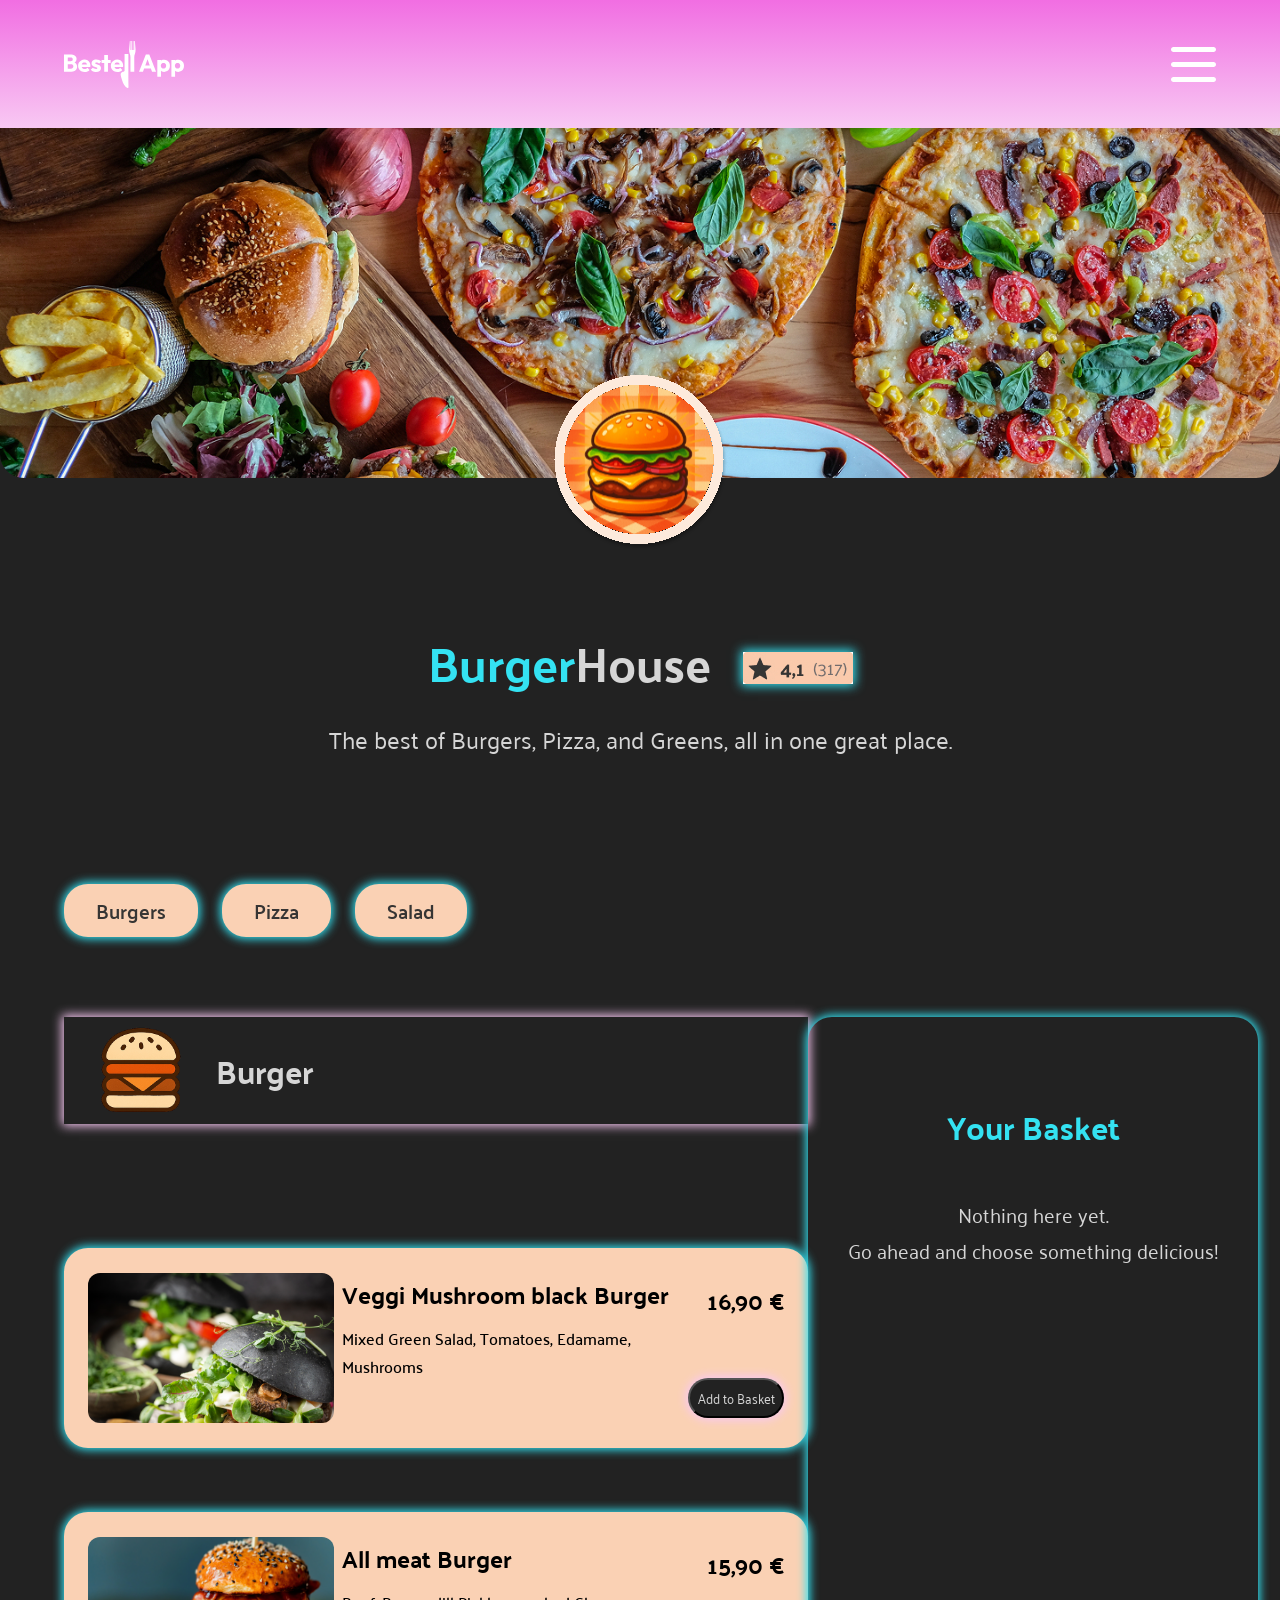
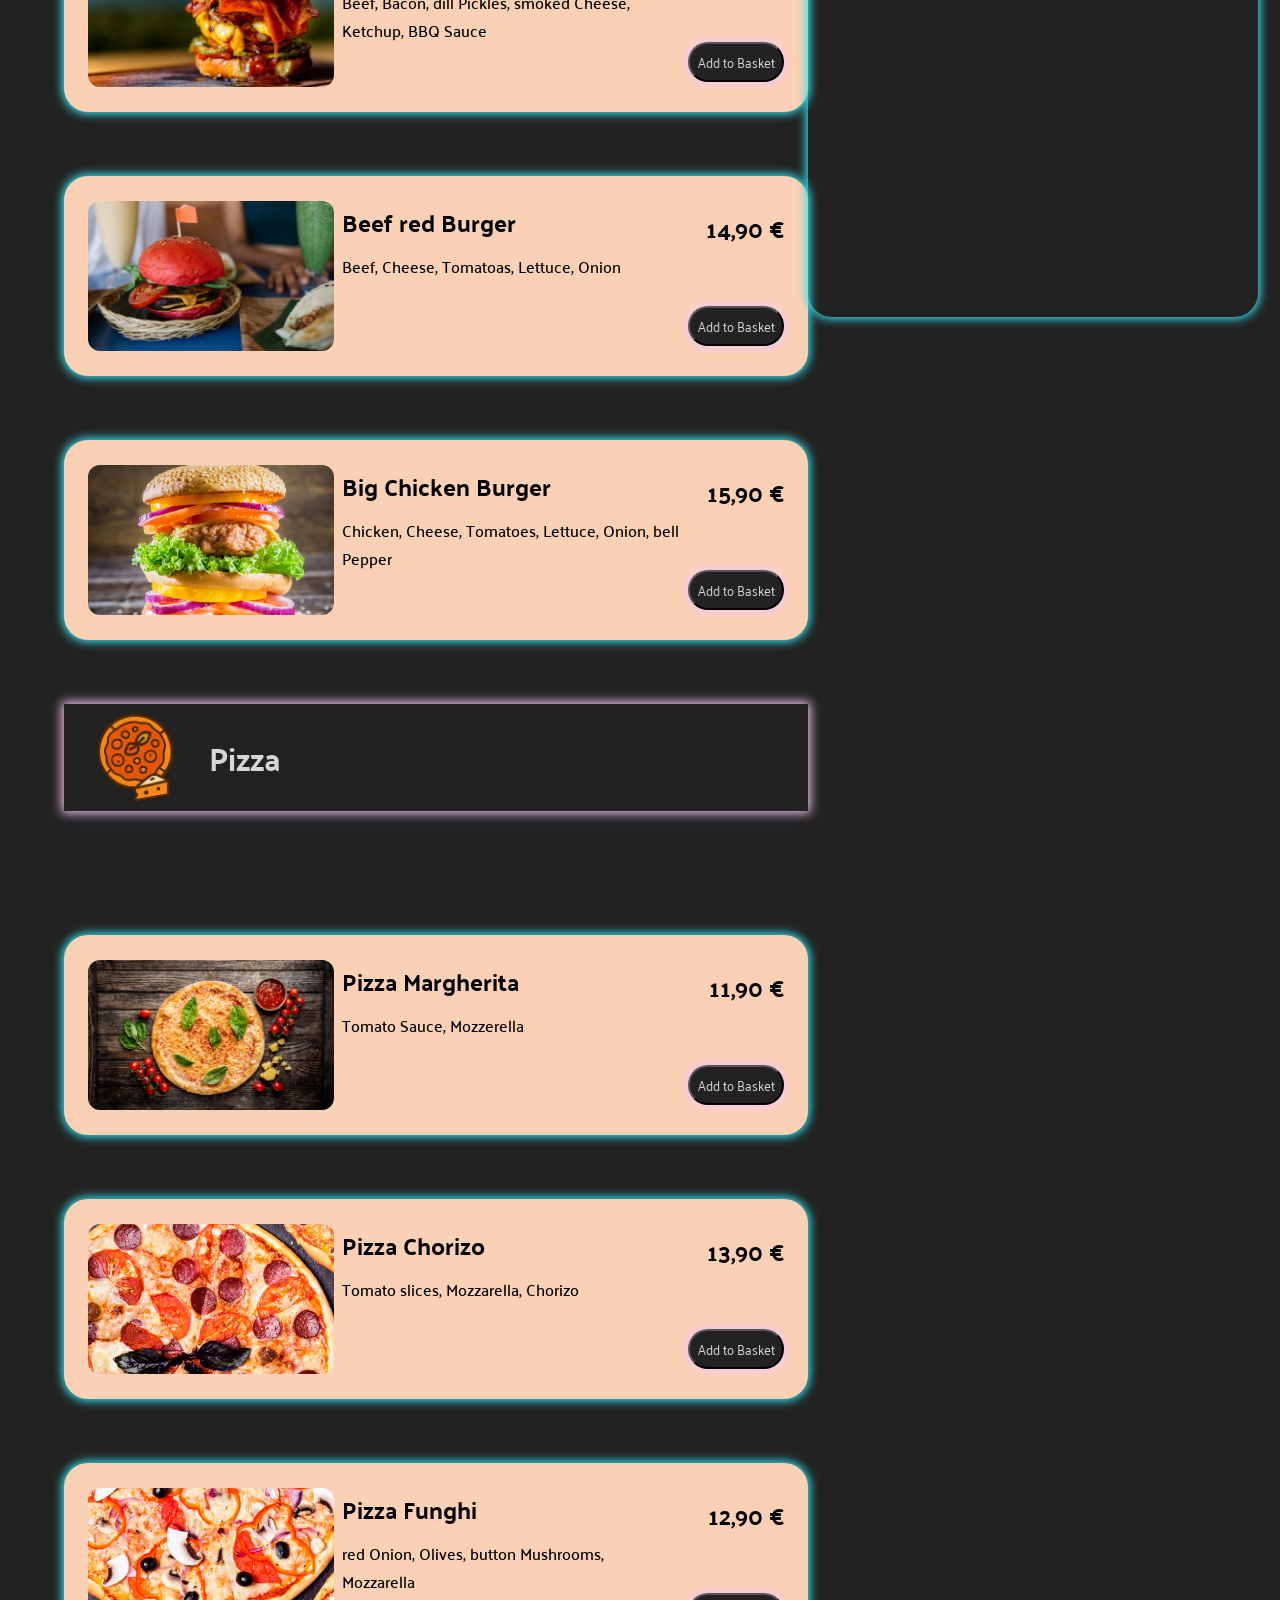
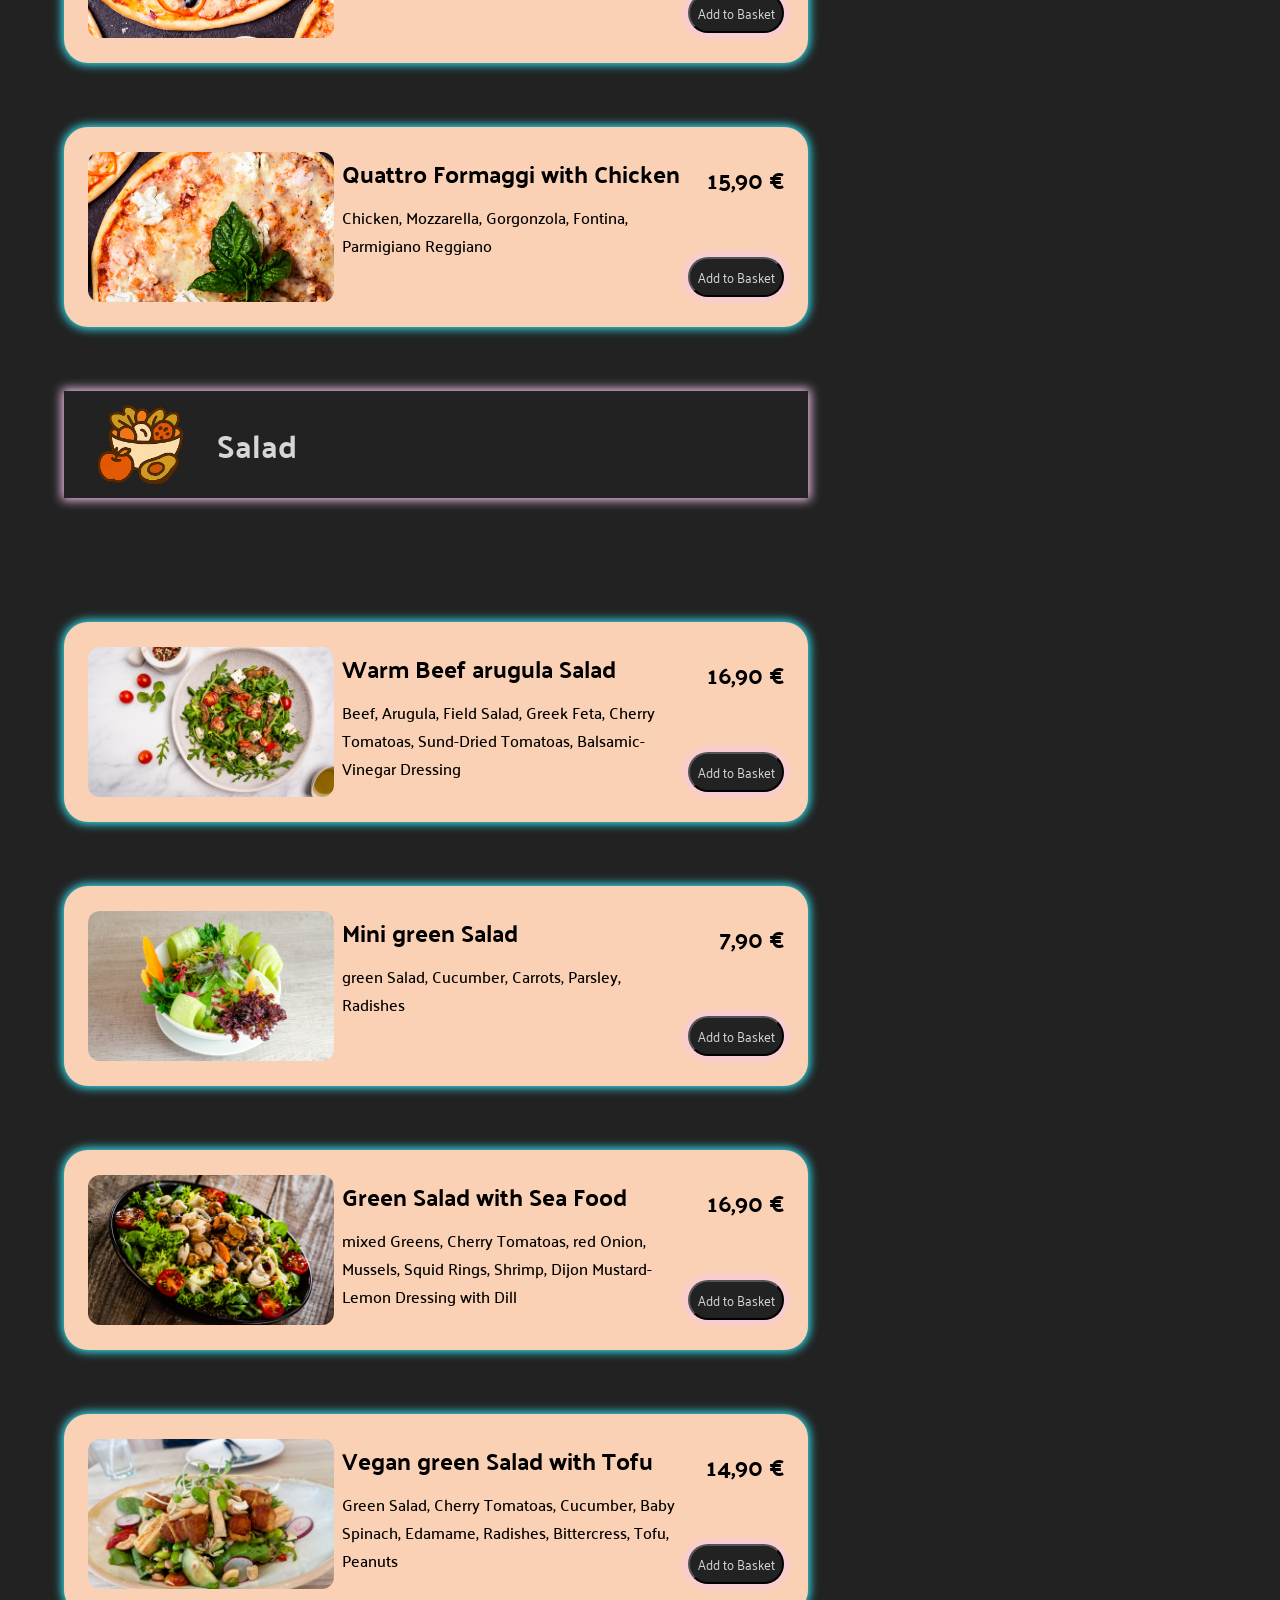
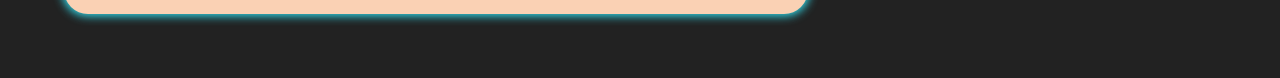
==== index.html @ 4c211ea7 "refactor: template basketSummary HTML Tags and feat: overflow" ====
<!DOCTYPE html>
<html lang="en">


<head>


    <meta charset="UTF-8">
    <meta name="viewport" content="width=device-width, initial-scale=1.0">
    <title>Bestell App</title>
    <link rel="shortcut icon" href="./assets/icons/burger_logo.svg" type="image/x-icon">


    <link rel="stylesheet" href="./styles/variable.css">
    <link rel="stylesheet" href="./styles/fonts.css">
    <link rel="stylesheet" href="./styles/basket.css">
    <link rel="stylesheet" href="./styles/standard.css">
    <link rel="stylesheet" href="style.css">


    <script src="scripts/db.js"></script>
    <script src="scripts/template.js"></script>
    <script src="scripts/script.js"></script>


</head>


<body onload="init()">


    <section class="head_area">
        <nav>
            <img src="./assets/icons/logo_alternative.svg" alt="Bestell App Logo">
            <img class="button_menu" src="./assets/icons/menu_button.svg" alt="Menu Button">
        </nav>
    </section>


    <header>
        <img class="hero_img" src="./assets/img/hero.jpg" alt="Image with different kind of Food">
        <img class="burger_logo" src="./assets/icons/burger_logo.svg" alt="Burger image">


        <div class="title">
            <h1><span class="title_design">Burger</span>House</h1>
            <img src="./assets/icons/review.jpg" alt="Website Review">
        </div>

        
        <span>The best of Burgers, Pizza, and Greens, all in one great place.</span>
    </header>


    <section class="quick_navigation" id="navigationToDishCategory">
        <a href="#burger" class="quick_button" id="burger_button" type="button" data-target="categoryBurger">Burgers</a>
        <a href="#pizza" class="quick_button" type="button" data-target="categoryPizza">Pizza</a>
        <a href="#salad" class="quick_button" type="button" data-target="categorySalad">Salad</a>
    </section>


    <main>
        
        
        <section class="menu_section">

                <div class="menu_content">
                    <section class="category_section" id="burger">
                        <div class="category_header">
                            <img src="./assets/icons/burger_icon.svg" alt="">
                            <h2>Burger</h2>
                        </div>
                    </section>
                
                    <section class="menu_dishes" id="categoryBurgerMenu">
                        <div id="sectionBurger"></div>
                    </section>
                
                
                    <section class="category_section" id="pizza">
                        <div class="category_header">
                            <img src="./assets/icons/pizza_icon.svg" alt="">
                            <h2>Pizza</h2>
                        </div>
                    </section>
                
                    <section class="menu_dishes" id="categoryPizzaMenu">
                        <div id="sectionPizza"></div>
                    </section>
                
                
                    <section class="category_section" id="salad">
                        <div class="category_header">
                            <img src="./assets/icons/salad_icon.svg" alt="">
                            <h2>Salad</h2>
                        </div>
                    </section>
                
                    <section class="menu_dishes" id="categorySaladMenu">
                        <div id="sectionSalad"></div>
                    </section>
                </div>

                <section class="basket_section">
                    <div class="basket_area">
                        <h2 class="basket_header">Your Basket</h2>
                        <div class="basket_information" id="basketItems"></div>
                    </div>
                </section>
        </section>

        <dialog>
            <h2>Thanks for your Order</h2>

            <p>Your Product is on your way</p>

            <button id="closeOrderDialog" type="button">close</button>
        </dialog>

    
    </main>
    
    
</body>
</html>
---- styles/variable.css ----
:root {
    --website-color: rgb(34, 34, 34);

    --header-background-top-color: rgb(241, 110, 226);
    --header-background-bottom-color: rgb(248, 200, 243);

    --footer-background-bottom-color: rgb(241, 110, 226);
    --footer-background-top-color: rgb(248, 200, 243);

    --website-title-color: rgb(214, 214, 214);
    --website-title-highlight-color: rgb(52, 226, 242);

    --nav-button-background-color: rgb(250, 209, 180);
    --nav-button-text-color: rgba(54, 53, 52);

    --dish-title-box-color: rgb(248, 200, 243);
    --dish-title-color: rgb(214, 214, 214);
    --dish-background-color: rgb(138, 235, 244);

    --basket-font-color: rgba(255, 255, 255);

    --trash-can-background-color: rgb(247, 158, 158);
    --trash-can-border-color: rgb(243, 117, 117);

    --quantity-button-border-color: rgb(250, 184, 137);
    --quantity-button-background-color: rgb(250, 166, 106);
}
---- styles/fonts.css ----
/* palanquin-100 - latin */
@font-face {
  font-display: swap; /* Check https://developer.mozilla.org/en-US/docs/Web/CSS/@font-face/font-display for other options. */
  font-family: 'Palanquin';
  font-style: normal;
  font-weight: 100;
  src: url('../assets/fonts/palanquin-v17-latin-100.woff2') format('woff2'); /* Chrome 36+, Opera 23+, Firefox 39+, Safari 12+, iOS 10+ */
}
/* palanquin-200 - latin */
@font-face {
  font-display: swap; /* Check https://developer.mozilla.org/en-US/docs/Web/CSS/@font-face/font-display for other options. */
  font-family: 'Palanquin';
  font-style: normal;
  font-weight: 200;
  src: url('../assets/fonts/palanquin-v17-latin-200.woff2') format('woff2'); /* Chrome 36+, Opera 23+, Firefox 39+, Safari 12+, iOS 10+ */
}
/* palanquin-300 - latin */
@font-face {
  font-display: swap; /* Check https://developer.mozilla.org/en-US/docs/Web/CSS/@font-face/font-display for other options. */
  font-family: 'Palanquin';
  font-style: normal;
  font-weight: 300;
  src: url('../assets/fonts/palanquin-v17-latin-300.woff2') format('woff2'); /* Chrome 36+, Opera 23+, Firefox 39+, Safari 12+, iOS 10+ */
}
/* palanquin-regular - latin */
@font-face {
  font-display: swap; /* Check https://developer.mozilla.org/en-US/docs/Web/CSS/@font-face/font-display for other options. */
  font-family: 'Palanquin';
  font-style: normal;
  font-weight: 400;
  src: url('../assets/fonts/palanquin-v17-latin-regular.woff2') format('woff2'); /* Chrome 36+, Opera 23+, Firefox 39+, Safari 12+, iOS 10+ */
}
/* palanquin-500 - latin */
@font-face {
  font-display: swap; /* Check https://developer.mozilla.org/en-US/docs/Web/CSS/@font-face/font-display for other options. */
  font-family: 'Palanquin';
  font-style: normal;
  font-weight: 500;
  src: url('../assets/fonts/palanquin-v17-latin-500.woff2') format('woff2'); /* Chrome 36+, Opera 23+, Firefox 39+, Safari 12+, iOS 10+ */
}
/* palanquin-600 - latin */
@font-face {
  font-display: swap; /* Check https://developer.mozilla.org/en-US/docs/Web/CSS/@font-face/font-display for other options. */
  font-family: 'Palanquin';
  font-style: normal;
  font-weight: 600;
  src: url('../assets/fonts/palanquin-v17-latin-600.woff2') format('woff2'); /* Chrome 36+, Opera 23+, Firefox 39+, Safari 12+, iOS 10+ */
}
/* palanquin-700 - latin */
@font-face {
  font-display: swap; /* Check https://developer.mozilla.org/en-US/docs/Web/CSS/@font-face/font-display for other options. */
  font-family: 'Palanquin';
  font-style: normal;
  font-weight: 700;
  src: url('../assets/fonts/palanquin-v17-latin-700.woff2') format('woff2'); /* Chrome 36+, Opera 23+, Firefox 39+, Safari 12+, iOS 10+ */
}
---- styles/basket.css ----
aside {
    position: sticky;
    
    top: 0;

    flex-shrink: 0;

    .order_basket {
        background-color: var(--primary-font-basket-color);

        width: 400px;
        height: 724px;

        border-radius: 24px;

        > h2 {
            display: flex;
            justify-content: center;

            padding-top: 40px;

            font-size: clamp(32px, 4vw, 40px);
            font-weight: 700;

            color: var(--menu-background-color);
        }

        > p {
            display: flex;
            flex-direction: column;
            text-align: center;

            padding-top: 24px;
            padding-bottom: 80px;

            font-size: clamp(20px, 4vw, 24px);

            color: var(--menu-background-color);
        }

        > img {
            display: flex;
            justify-self: center;

            width: 120px;
            height: 120px;
        }
    } 
}
---- styles/standard.css ----
* {
    margin: 0;
    box-sizing: border-box;

    font-family: 'Palanquin';

    scroll-behavior: smooth;
}

button {
    cursor: pointer;
}
---- style.css ----
/*==================================================
// Global Style
//================================================*/

 
body {
    display: flex;
    flex-direction: column;
    
    min-height: 100dvh;

    background-color: var(--website-color);
}

img {
    display: block;

    height: auto;
    max-width: 100%;
}


/*==================================================
// Header Area
//================================================*/


.head_area {
    height: 128px;

    background-image: linear-gradient(to bottom, var(--header-background-top-color), var(--header-background-bottom-color));

    > nav {
        display: flex;
        justify-content: space-between;
        align-items: center;

        height: 128px;
        width: 100%;
        max-width: 1440px;

        margin: 0 auto;

        padding-left: 64px;
        padding-right: 64px;
    }
}


header {
    display: flex;
    flex-direction: column;
    align-items: center;

    width: 100%;
    max-width: 1440px;

    margin: 0 auto;

    .hero_img {
        position: relative;

        height: 350px;
        width: 100%;
        
        object-fit: cover;

        border-bottom-left-radius: 24px;
        border-bottom-right-radius: 24px;
    }

    .burger_logo {
        position: absolute;
        top: 375px;

        height: 175px;
        width: 175px;
    }

    .title {
        display: flex;
        align-items: center;

        margin-top: 140px;

        gap: 32px;

        > h1 {
            margin-bottom: 12px;

            font-size: clamp(40px, 4vw, 48px);

            color: var(--website-title-color);

            > .title_design {
                color: var(--website-title-highlight-color);
            }
        }

        > img {
            box-shadow: 0px 0px 10px 2px var(--website-title-highlight-color);
        }
    }

    > span {
        font-size: clamp(20px, 4vw, 24px);
        
        color: var(--website-title-color);

        margin-bottom: 124px;
    }
}


/*==================================================
// Navigation to Menus
//================================================*/


.quick_navigation {
    display: flex;

    gap: 24px;

    width: 100%;
    max-width: 1440px;

    margin: 0 auto;

    padding-left: 64px;

    .quick_button {
        font-size: 20px;
        font-weight: 600;
        text-decoration: none;

        color: var(--nav-button-text-color);

        padding: 8px 32px;

        border-radius: 24px;
        border: none;

        background-color: var(--nav-button-background-color);

        box-shadow: 0px 0px 10px 2px var(--website-title-highlight-color);

        &:hover {
            transform: scale(1.05);

            box-shadow: 0px 0px 10px 5px var(--website-title-highlight-color);
        }
    }
}


/*==================================================
// Main Area, include Menu and Basket Section
//================================================*/


.menu_section {
    display: flex;
    justify-content: space-between;

    width: 100%;
    max-width: 1440px;

    margin: 0 auto;

    padding-left: 64px;
    padding-right: 64px;
}


.menu_content {
    margin-top: 80px;
}

.category_section {
    display: flex;
    flex-direction: column;

    margin-bottom: 124px;

    .category_header {
        display: flex;
        align-items: center;

        gap: 32px;

        padding: 8px 300px 8px 32px;

        box-shadow: 0px 0px 10px 2px var(--dish-title-box-color);

        > h2 {
            font-size: 32px;

            color: var(--dish-title-color);
        }
    }
}


.basket_section {
    margin-top: 80px;

    .basket_area {
        position: sticky;
        top: 24px;

        display: flex;
        flex-direction: column;
        align-items: center;

        width: 450px;
        height: 900px;

        box-shadow: 0px 0px 10px 2px var(--website-title-highlight-color);

        border-radius: 24px;
    
        .basket_header {
            display: flex;
            justify-content: center;

            padding-top: 80px;

            font-size: clamp(24px, 4vw, 32px);

            color: var(--website-title-highlight-color);
        }

        .basket_information {
            display: flex;
            flex-direction: column;
            text-align: center;

            padding-top: 40px;

            font-size: 20px;

            color: var(--dish-title-color);

            overflow: overlay;
            height: 450px;

            .total_price {
                position: absolute;
                top: 600px;
                left: 150px;
                right: 140px;

                display: flex;
                flex-direction: column;
                justify-content: flex-end;
                align-items: center;

                .subtotal, .tax {
                    display: flex;
                    align-items: center;

                    gap: 24px;

                    > h3 {
                    color: var(--website-title-highlight-color);
                    }
                }

                .seperation {
                    border: 1px solid var(--website-title-color);

                    margin-top: 12px;

                    width: 300px;
                }

                .total {
                    display: flex;
                    flex-direction: column;
                    align-items: center;

                    margin-top: 12px;

                    > h3 {
                    font-size: 28px;

                    color: var(--trash-can-border-color);
                    }

                    > span {
                        font-size: 24px;
                        font-weight: 700;
                    }
                }
            }
        }
    }
}


.submit_order_button {
    text-align: center;
    
    font-size: 16px;
    font-weight: 700;
    
    margin-top: 24px;
    padding: 8px 24px;
    
    border-radius: 24px;
    box-shadow: 0px 0px 10px 2px var(--dish-title-box-color);
}


/*==================================================
// Dishes
//================================================*/


.dish_card {
    display: flex;
    align-items: center;

    width: 744px;
    height: 200px;

    padding: 0px 24px;
    margin-bottom: 64px;

    box-shadow: 0px 0px 10px 2px var(--website-title-highlight-color);
    border-radius: 24px;

    background-color: var(--nav-button-background-color);

    &:hover {
        transform: scale(1.01);

        box-shadow: 0px 0px 10px 5px var(--website-title-highlight-color);
    }
}


.dish_card_body {
    display: flex;

    > img {
        height: 150px;
        width: 250px;

        border-radius: 12px;

        object-fit: cover;
    }

    .dish_information {
        display: flex;
        flex-direction: column;

        padding: 0px 8px 0px 8px;

        width: 360px;

        > h3 {
            font-size: 24px;
            font-weight: 700;
        }

        > p {
            font-size: 16px;
            font-weight: 500;

            margin-top: 8px;
        }
    }
}


.price_order_section {
    display: flex;
    flex-direction: column;
    align-items: flex-end;

    gap: 56px;

    .dish_price {
        font-size: 24px;
        font-weight: 700;
    }

    .order_button {
        width: 96px;
        height: 40px;

        border-radius: 40px;
        box-shadow: 0px 0px 10px 2px var(--dish-title-box-color);
        background-color: var(--website-color);

        color: var(--website-title-color);
    }
}


/*==================================================
// Basket
//================================================*/


.basket_dish_card {
    height: 150px;
    width: 400px;

    box-shadow: 0px 0px 10px 2px var(--dish-title-box-color);
    border-radius: 24px;

    background-color: var(--nav-button-background-color);

    margin-bottom: 24px;
}


.basket_dish_body {
    display: flex;
    flex-direction: column;
    align-items: baseline;
    justify-content: space-between;

    padding: 12px 16px;

    height: 150px;
    width: 400px;

    .order_quantity {
        display: flex;
        align-items: center;

        gap: 16px;

        width: 290px;
    }

    .basket_dish_body_bottom {
        display: flex;
        justify-content: space-between;
    }
}


.dish_name_delete_icon {
    display: flex;
    justify-content: space-between;

    width: 375px;

    > h3 {
        text-align: start;

        font-size: 24px;

        color: var(--website-color);
    }
}


.remove_dishes {
    border-radius: 24px;
    border: 2px solid var(--trash-can-border-color);

    padding: 8px 12px;

    height: 40px;

    background-color: var(--trash-can-background-color);
}


.take_away_dishes, .add_dish_order {
    display: flex;
    align-items: center;

    border-radius: 24px;
    box-shadow: 0px 0px 10px 2px var(--dish-title-box-color);
    
    color: var(--dish-title-color);
    background-color: var(--website-color);

    padding: 14px 14px;

    height: 40px;

    font-size: 20px;
}


.quantity_number {
    font-size: 24px;
    font-weight: 500;

    color: var(--website-color);

    margin-bottom: 8px;
}


.price_of_dish {
    font-size: 24px;
    font-weight: 500;

    color: var(--website-color);
}
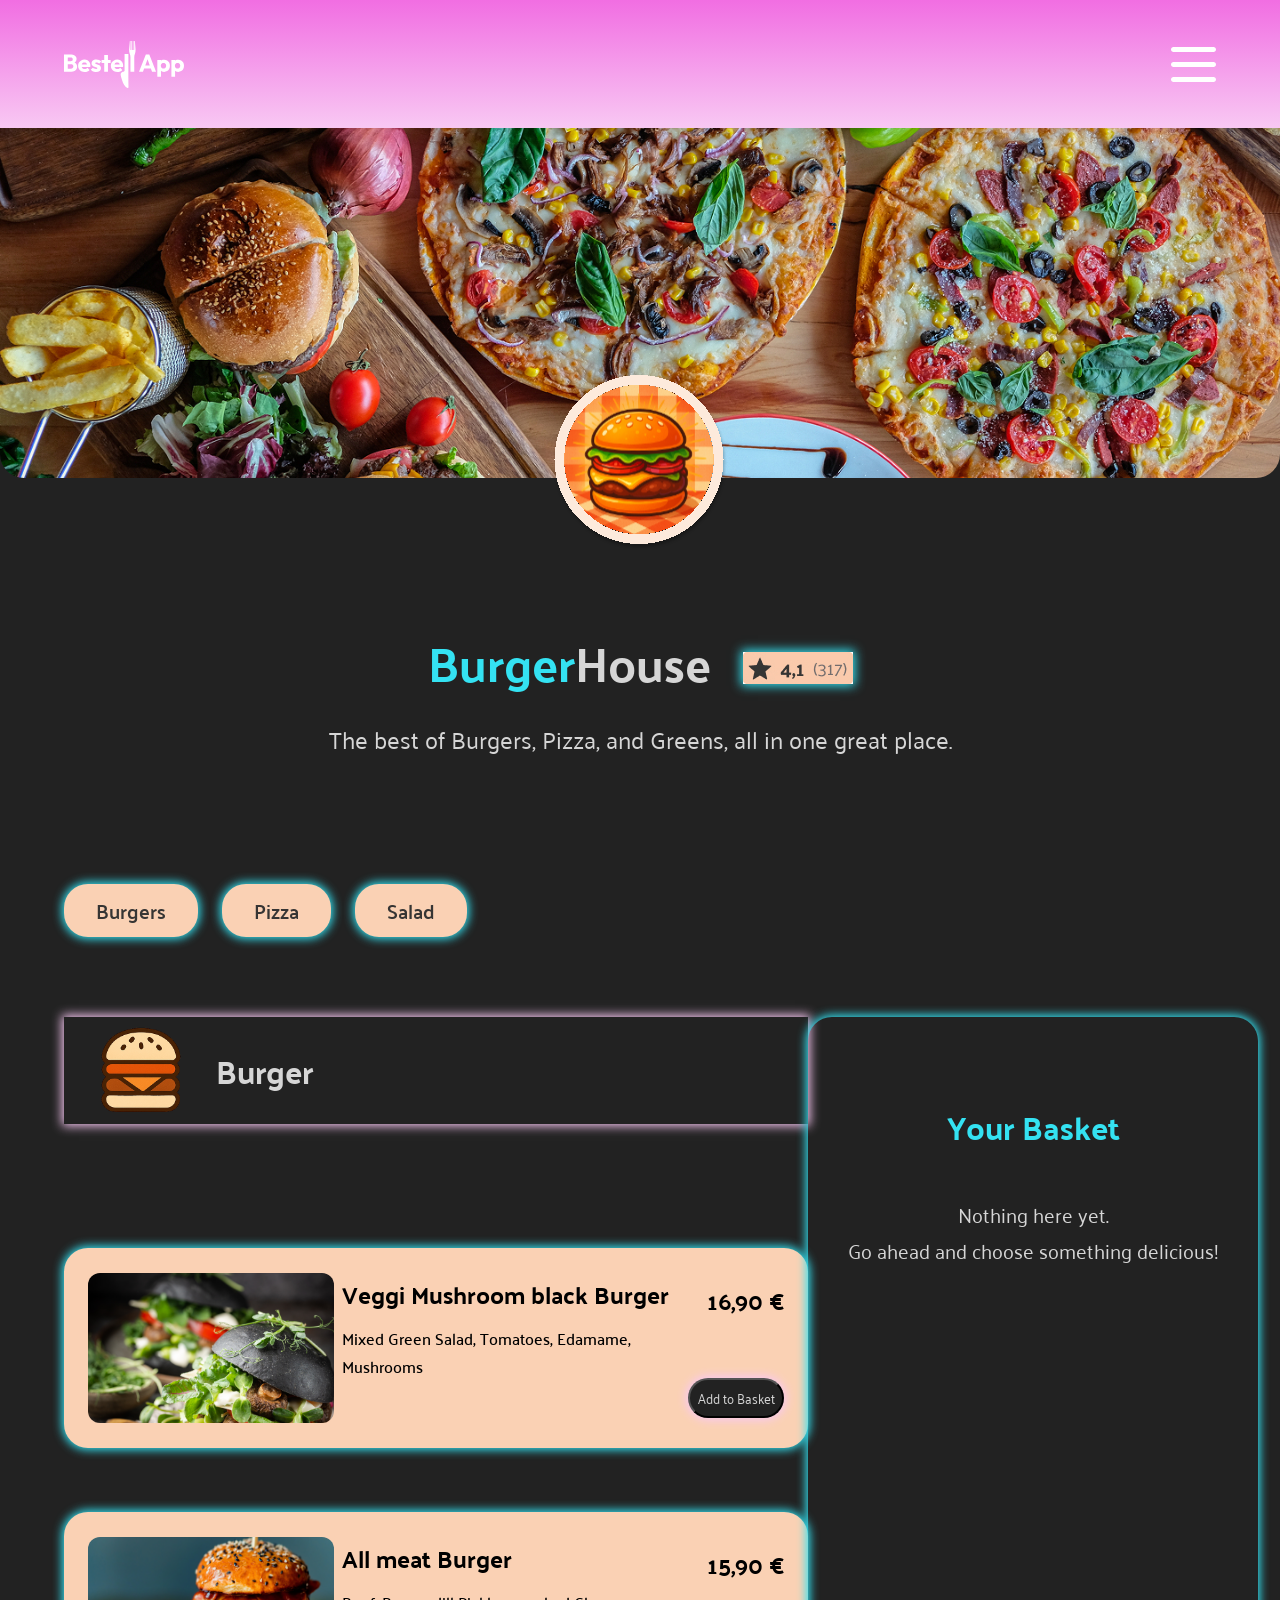
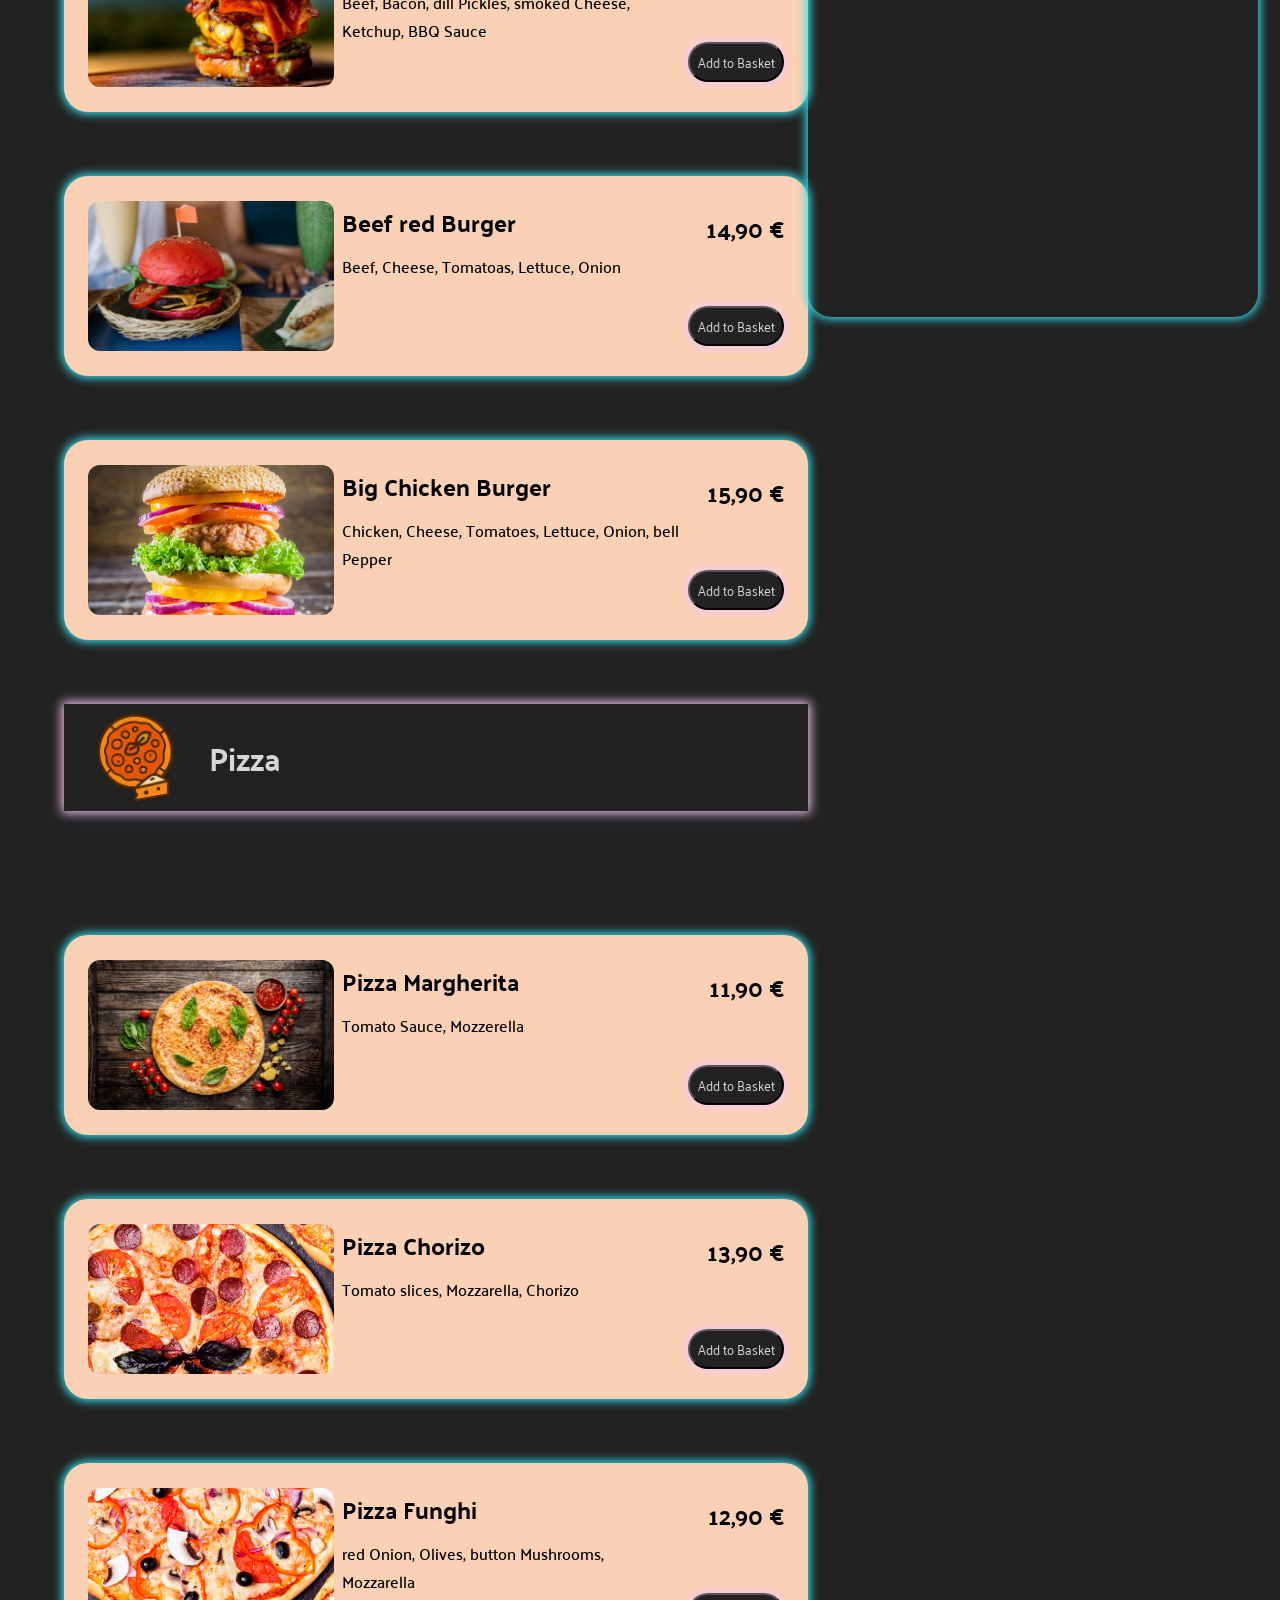
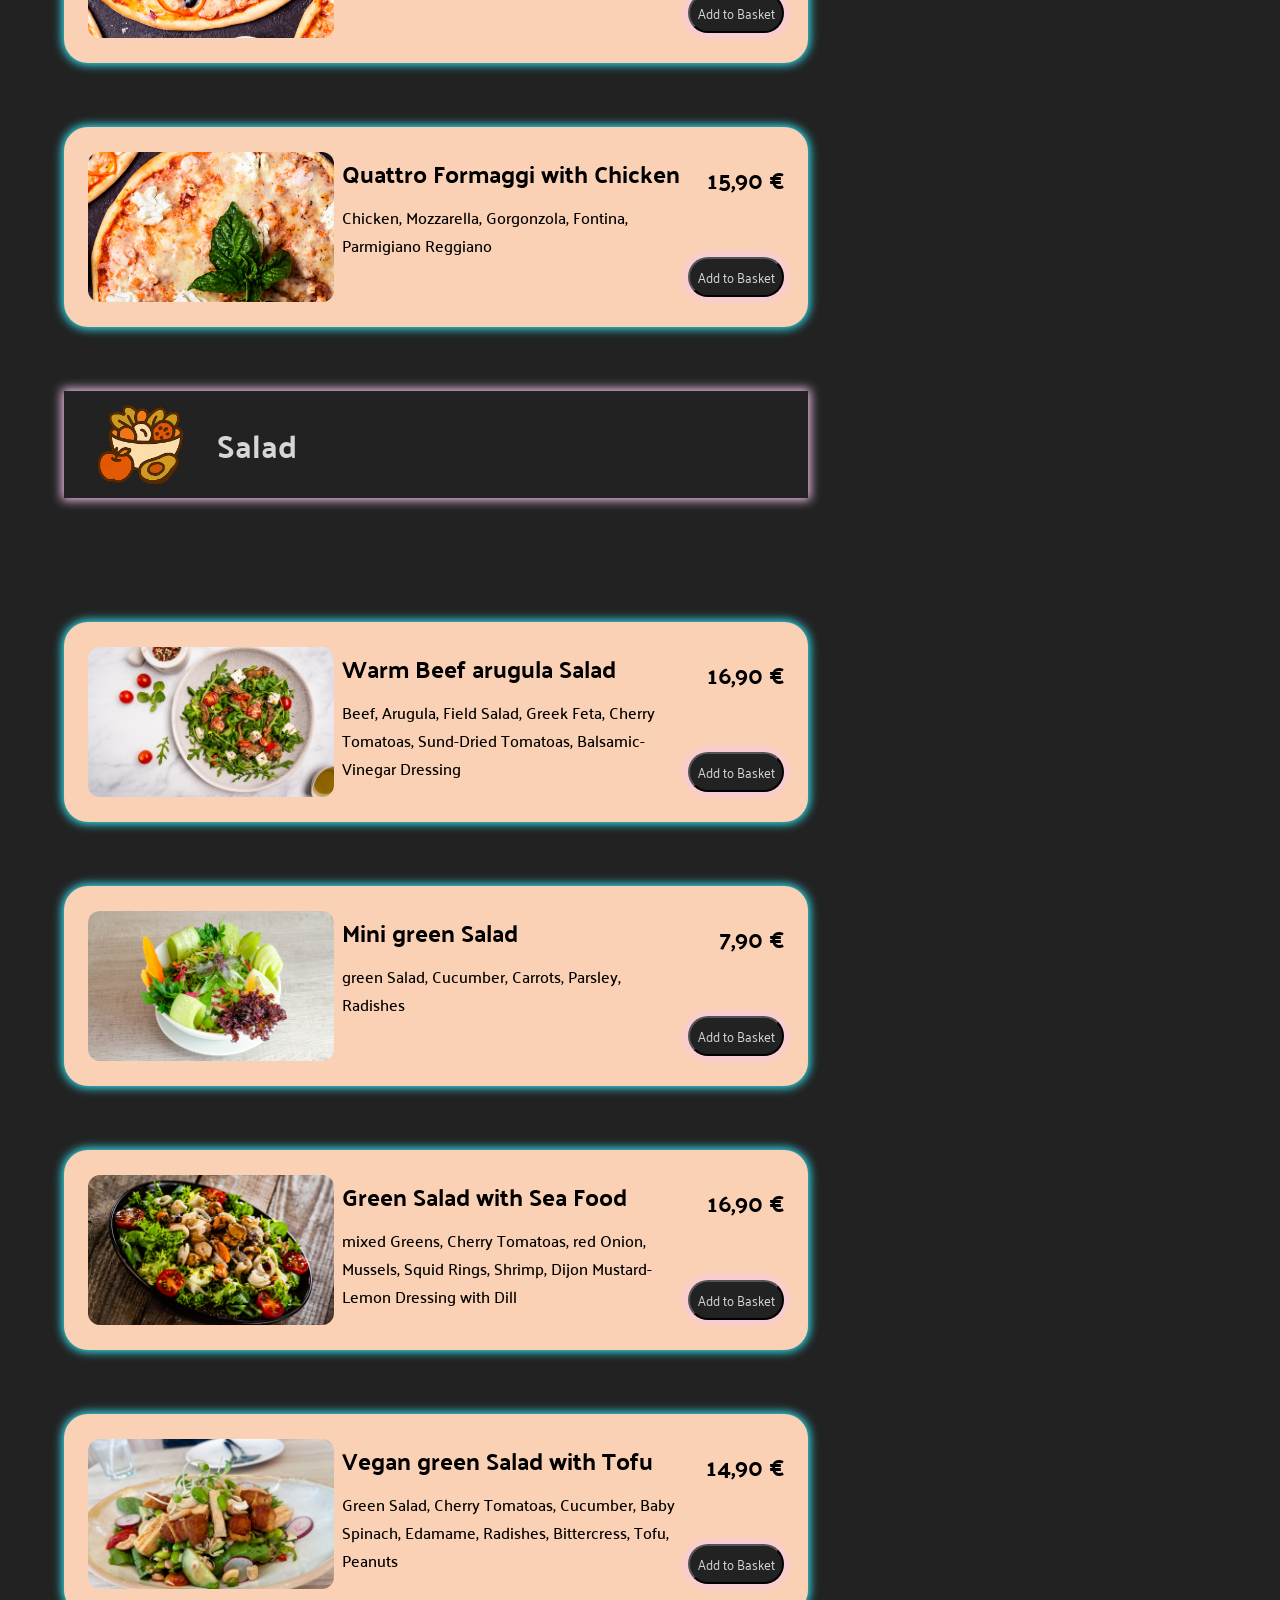
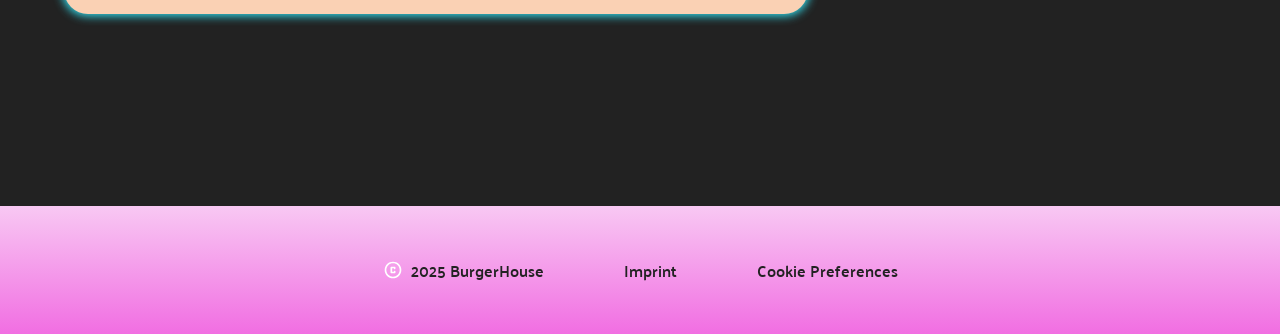
==== commit b8fda8c6: "feat: footer" ====
--- a/index.html
+++ b/index.html
@@ -109,16 +109,36 @@
                 </section>
         </section>
 
-        <dialog>
-            <h2>Thanks for your Order</h2>
 
-            <p>Your Product is on your way</p>
+        <dialog id="submitOrder" onclick="openCloseDialog()">
+            <article onclick="stopPropagation(event)">
+                <h2>Thanks for your Order</h2>
 
-            <button id="closeOrderDialog" type="button">close</button>
+                <img src="./assets//icons/food_truck_icon.svg" alt="Foodtruck icon">
+                
+                <p>Your Product is on its way</p>
+                <button class="close_button_dialog" id="closeOrderDialog" type="button" onclick="openCloseDialog()">close</button>
+            </article>
         </dialog>
 
     
     </main>
+
+
+    <footer>
+
+
+        <div class="footer_links">
+        <a href="">
+            <img src="./assets/icons/copyright_symbol.svg" alt="copyright icon">
+            2025 BurgerHouse
+        </a>
+        <a href="">Imprint</a>
+        <a href="">Cookie Preferences</a>
+        </div>
+
+
+    </footer>
     
     
 </body>
--- a/style.css
+++ b/style.css
@@ -10,6 +10,10 @@
     min-height: 100dvh;
 
     background-color: var(--website-color);
+
+    &:has(dialog[open]) {
+        overflow: hidden;
+    }
 }
 
 img {
@@ -507,4 +511,116 @@
     font-weight: 500;
 
     color: var(--website-color);
+}
+
+
+/*==================================================
+// Delivery
+//================================================*/
+
+
+dialog {
+    top: 600px;
+
+    width: 550px;
+    height: 400px;
+
+    margin: 0 auto;
+    padding: 0;
+
+    overflow: hidden;
+
+    border-radius: 64px;
+    background-image: linear-gradient(to bottom left, var(--website-title-highlight-color), var(--footer-background-bottom-color));
+
+    &::backdrop {
+        backdrop-filter: blur(3px);
+        background-color: rgba(0, 0, 0, 0.6);
+    }
+
+    article {
+        display: flex;
+        flex-direction: column;
+        justify-content: center;
+        align-items: center;
+
+        width: 550px;
+        height: 400px;
+
+        gap: 20px;
+
+        > h2 {
+            font-size: 32px;
+            
+            color: var(--website-color);
+        }
+
+        > img {
+            width: 100px;
+            height: 100px;
+        }
+
+        > p {
+            font-size: 24px;
+            font-weight: 600;
+
+            color: var(--website-color);
+        }
+
+        > button {
+            font-size: 24px;
+            
+            color: var(--dish-title-color);
+            background-color: var(--website-color);
+
+            padding: 2px 20px;
+
+            border-radius: 24px;
+            border: none;
+        }
+    }
+}
+
+
+/*==================================================
+// footer
+//================================================*/
+
+
+footer {
+    margin-top: 128px;
+
+    height: 128px;
+
+    background-image: linear-gradient(to bottom, var(--footer-background-top-color), var(--footer-background-bottom-color));
+
+    .footer_links {
+        display: flex;
+        justify-content: center;
+        align-items: center;
+
+        gap: 80px;
+
+        height: 128px;
+    }
+
+    a {
+        display: flex;
+        justify-content: center;
+        align-items: center;
+
+        font-size: 16px;
+        font-weight: 600;
+
+        text-decoration: none;
+
+        color: var(--website-color);
+
+        > img {
+            height: 20px;
+            width: 20px;
+
+            margin-right: 8px;
+        }
+    }
 }
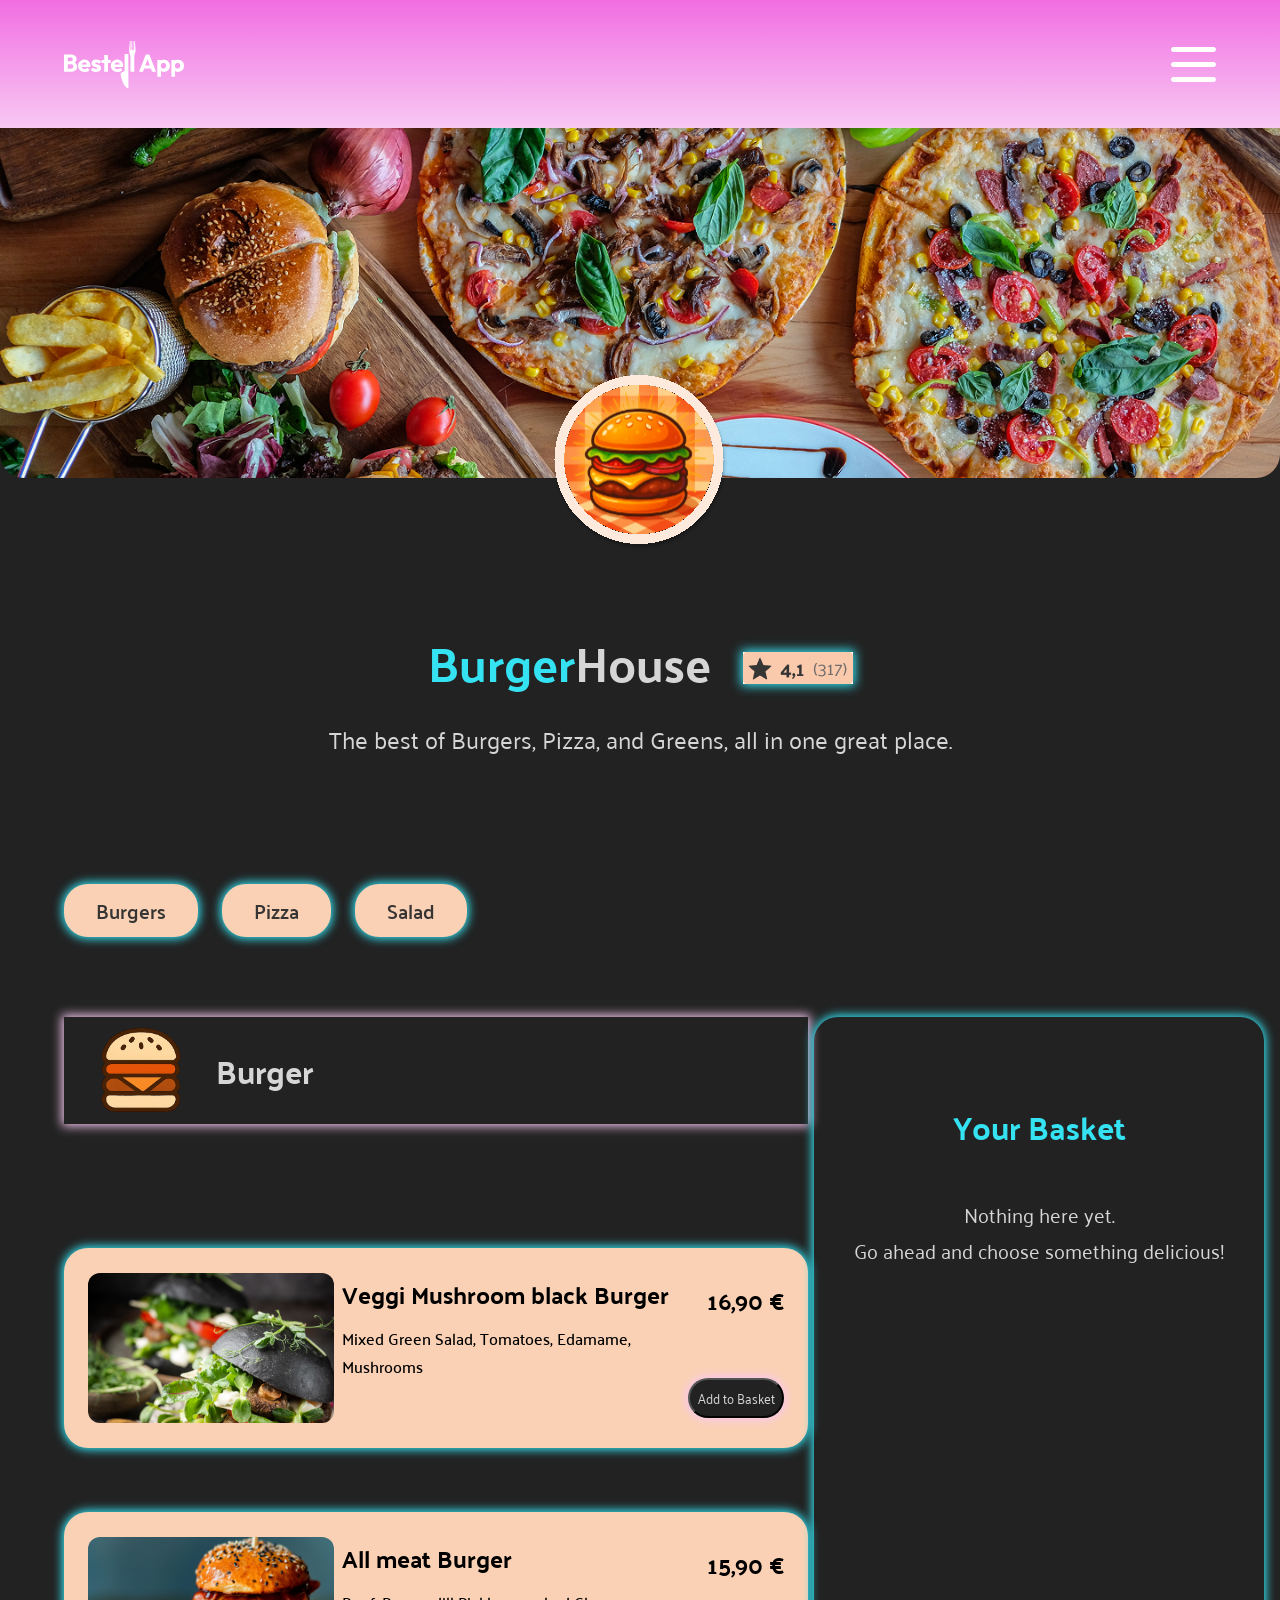
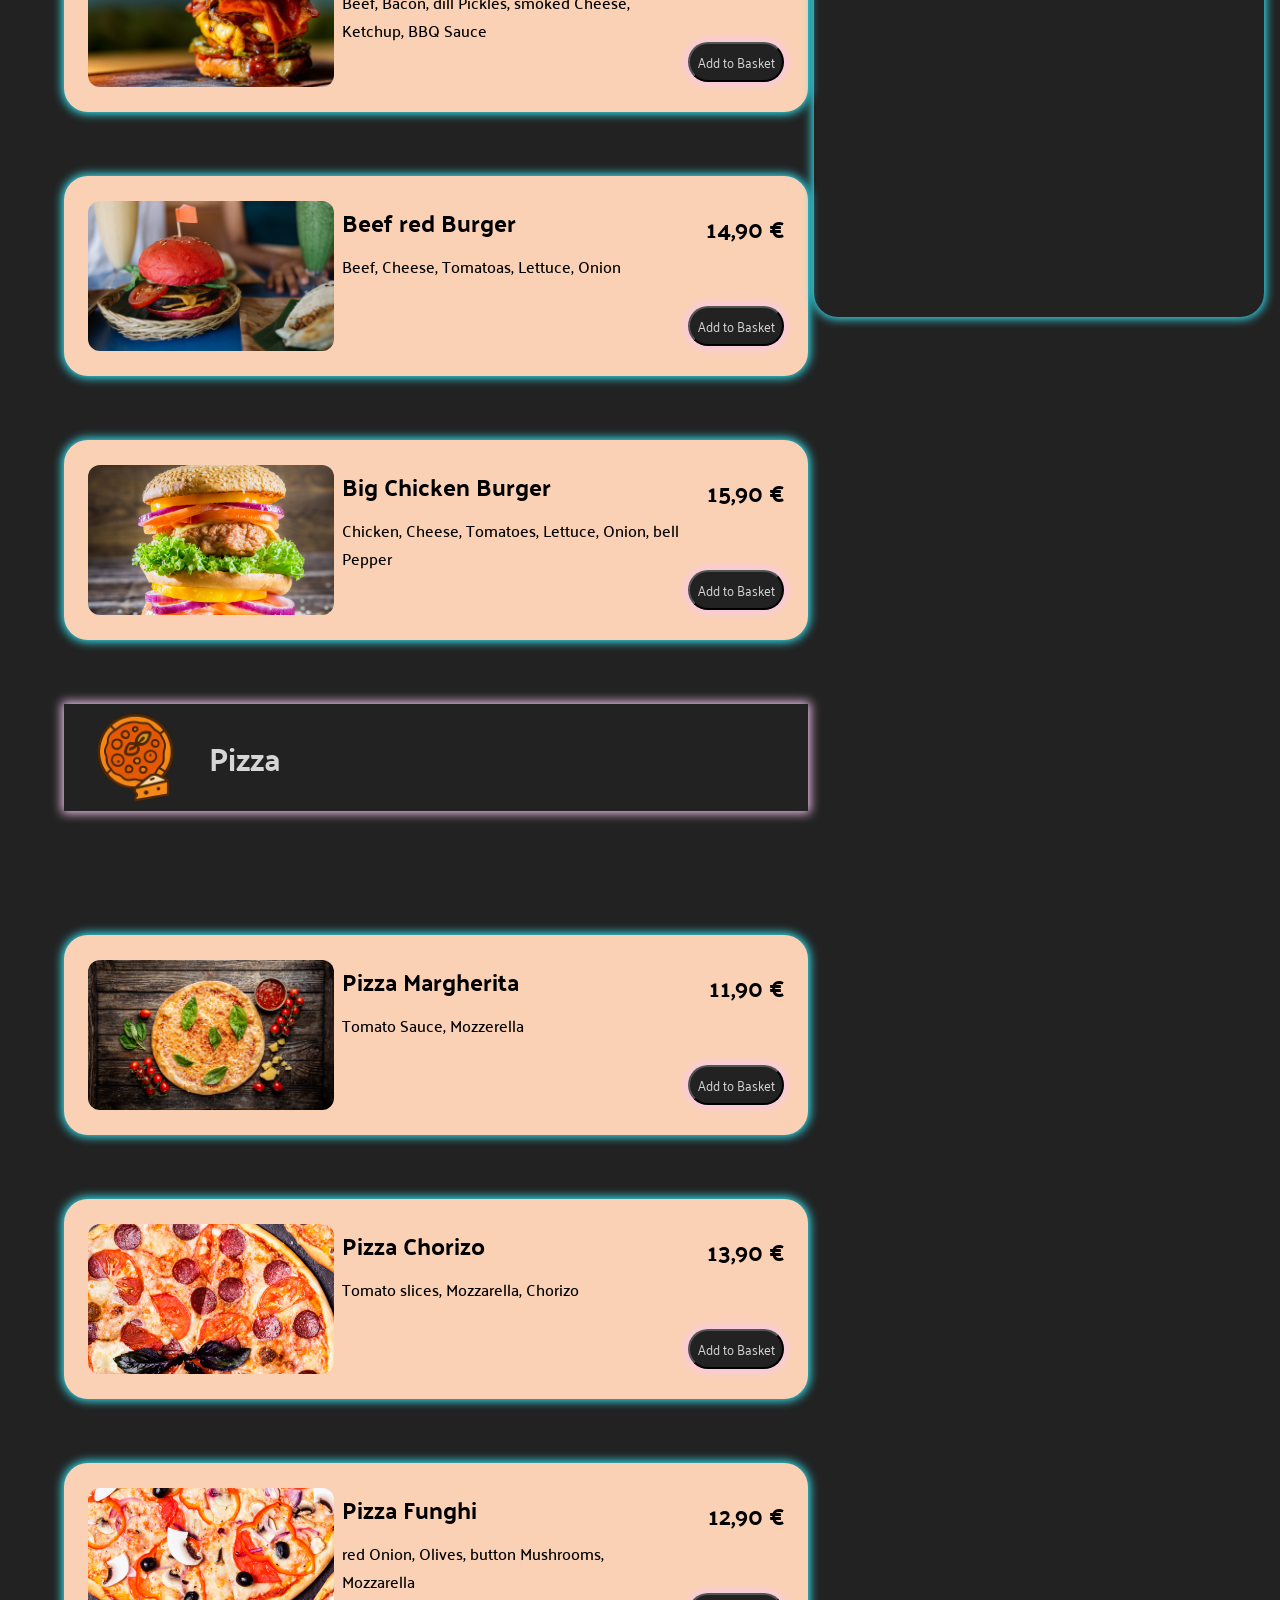
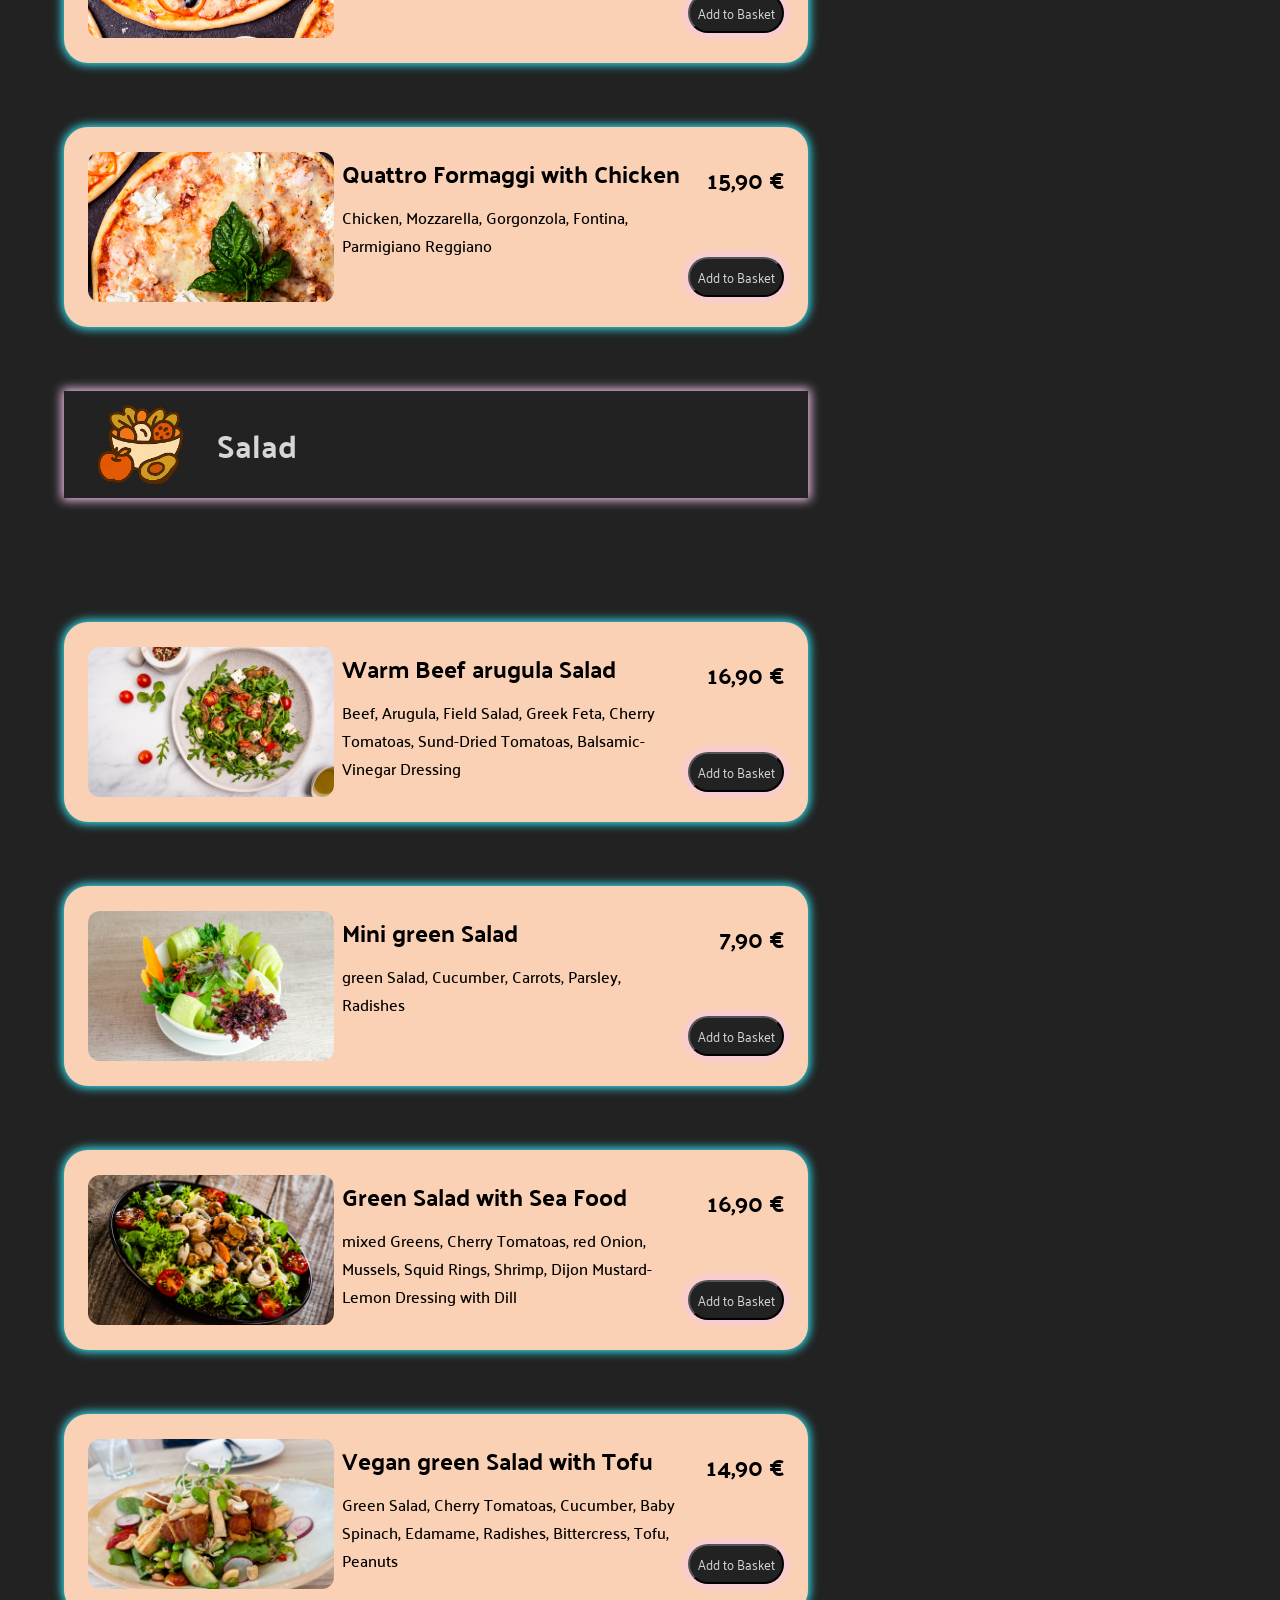
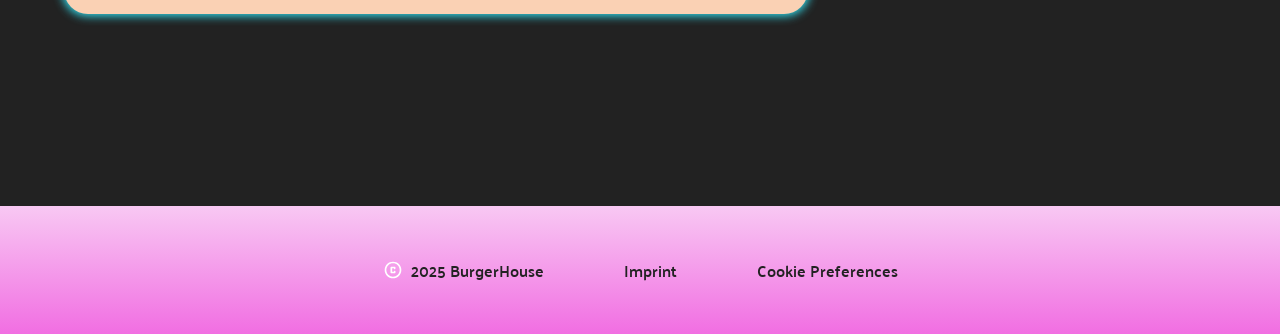
==== commit 74b65c53: "feat: impressum and styling" ====
--- a/index.html
+++ b/index.html
@@ -112,9 +112,9 @@
 
         <dialog id="submitOrder" onclick="openCloseDialog()">
             <article onclick="stopPropagation(event)">
+                <img src="./assets//icons/food_truck_icon.svg" alt="Foodtruck icon">
+
                 <h2>Thanks for your Order</h2>
-
-                <img src="./assets//icons/food_truck_icon.svg" alt="Foodtruck icon">
                 
                 <p>Your Product is on its way</p>
                 <button class="close_button_dialog" id="closeOrderDialog" type="button" onclick="openCloseDialog()">close</button>
@@ -133,7 +133,7 @@
             <img src="./assets/icons/copyright_symbol.svg" alt="copyright icon">
             2025 BurgerHouse
         </a>
-        <a href="">Imprint</a>
+        <a href="impressum.html">Imprint</a>
         <a href="">Cookie Preferences</a>
         </div>
 
--- a/style.css
+++ b/style.css
@@ -173,7 +173,7 @@
     margin: 0 auto;
 
     padding-left: 64px;
-    padding-right: 64px;
+    padding-right: 16px;
 }
 
 
@@ -414,7 +414,6 @@
     height: 150px;
     width: 400px;
 
-    box-shadow: 0px 0px 10px 2px var(--dish-title-box-color);
     border-radius: 24px;
 
     background-color: var(--nav-button-background-color);
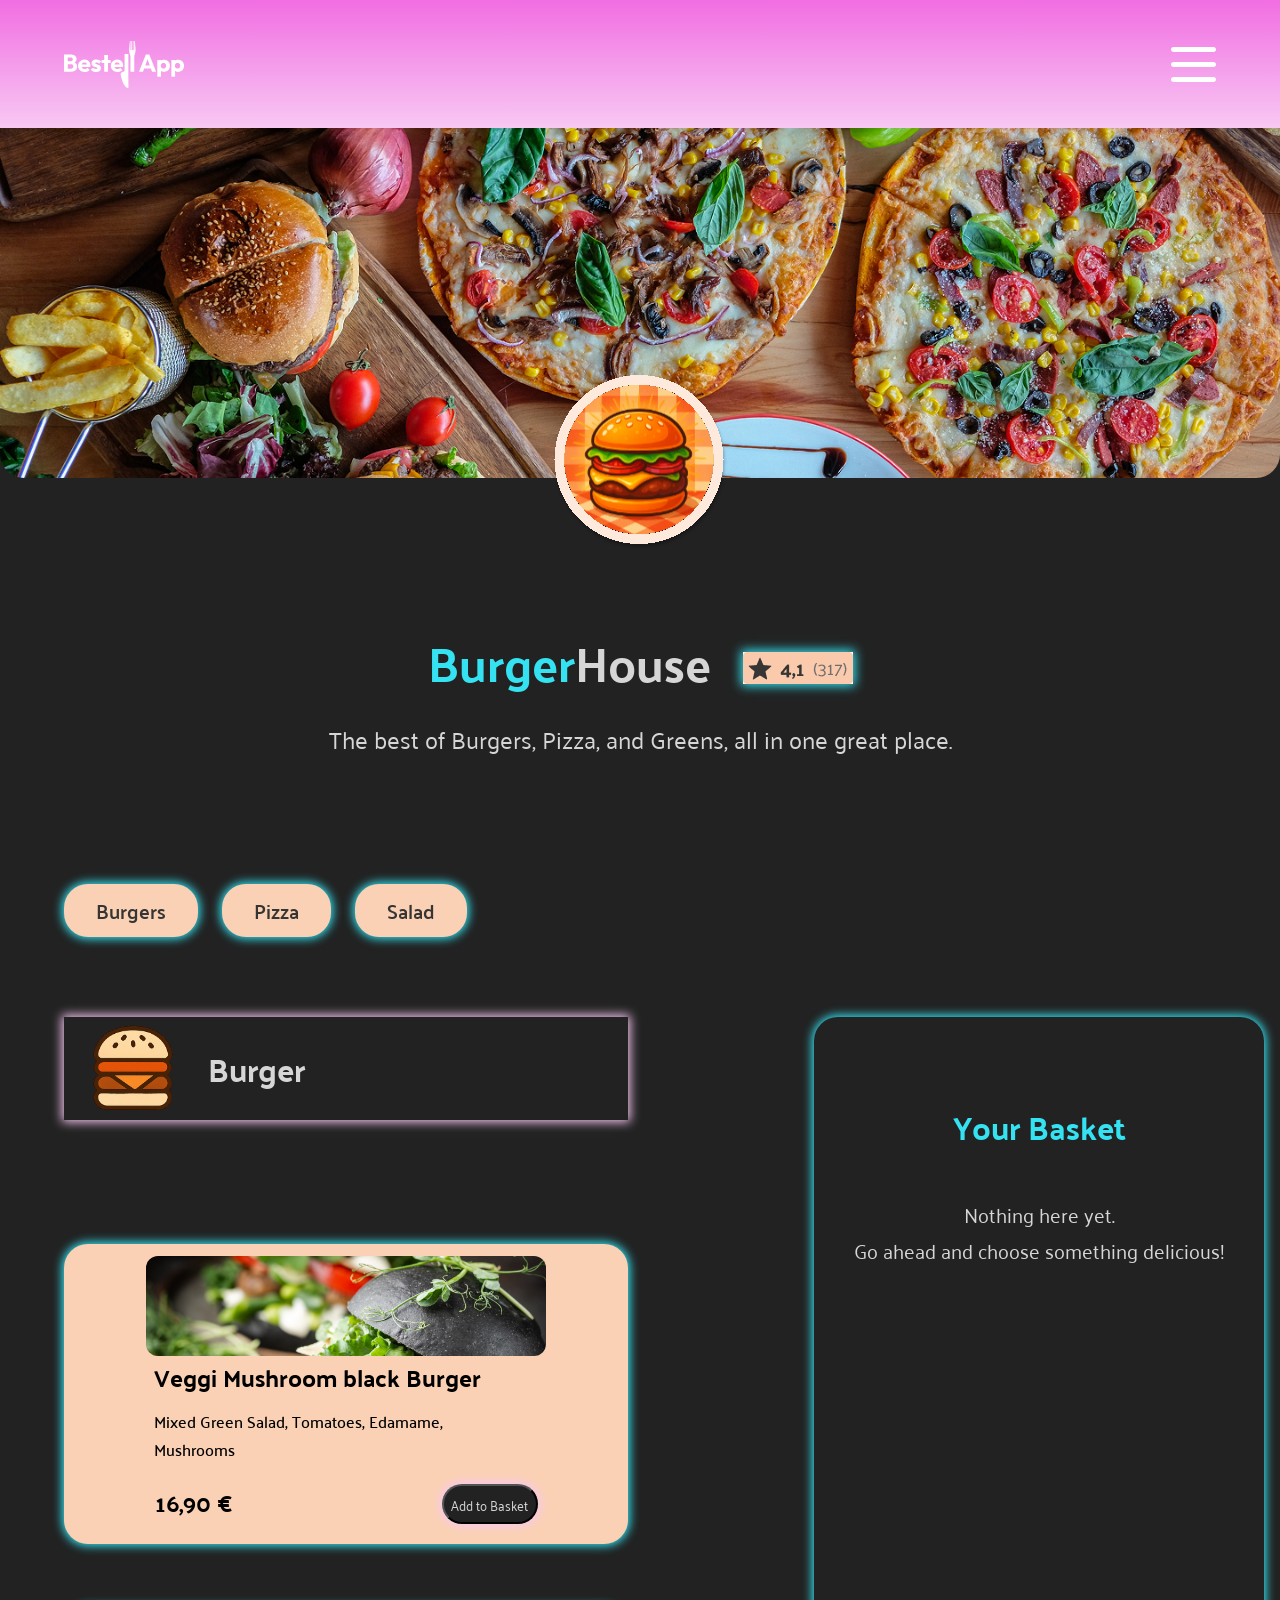
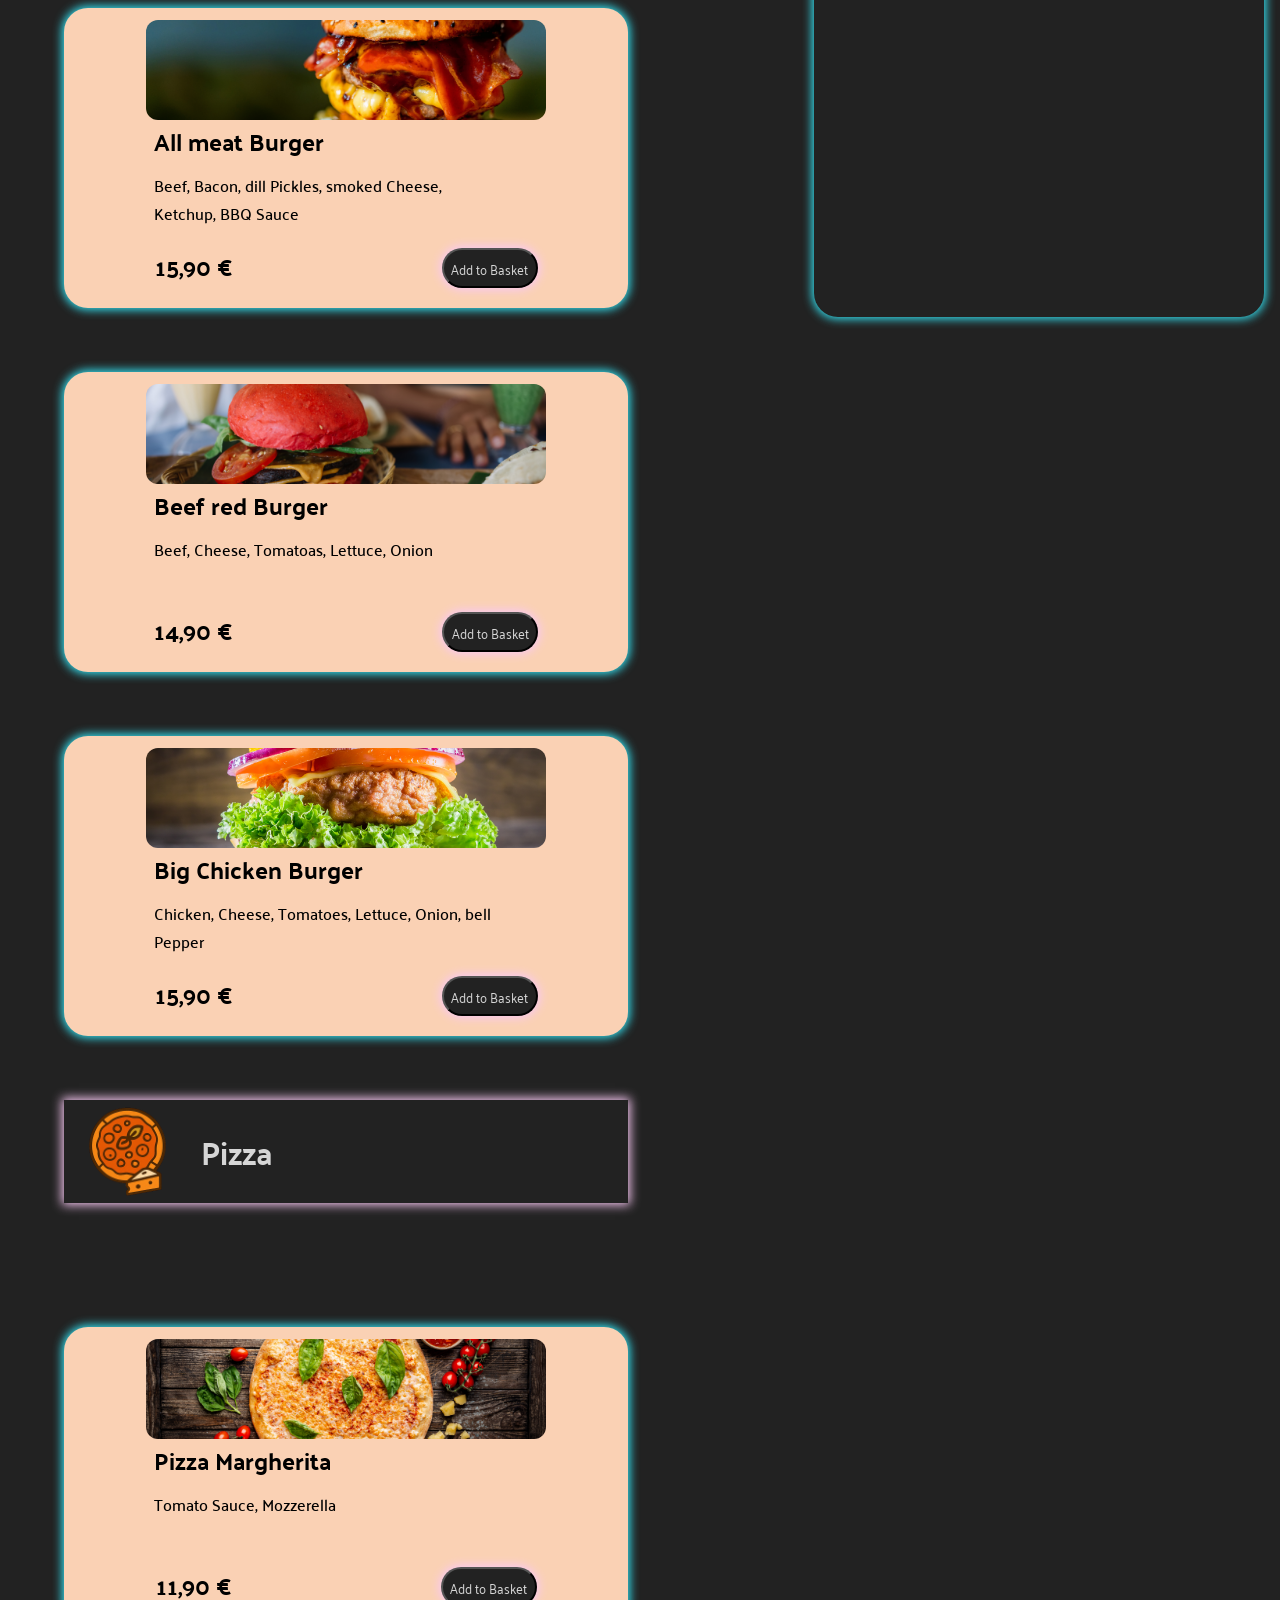
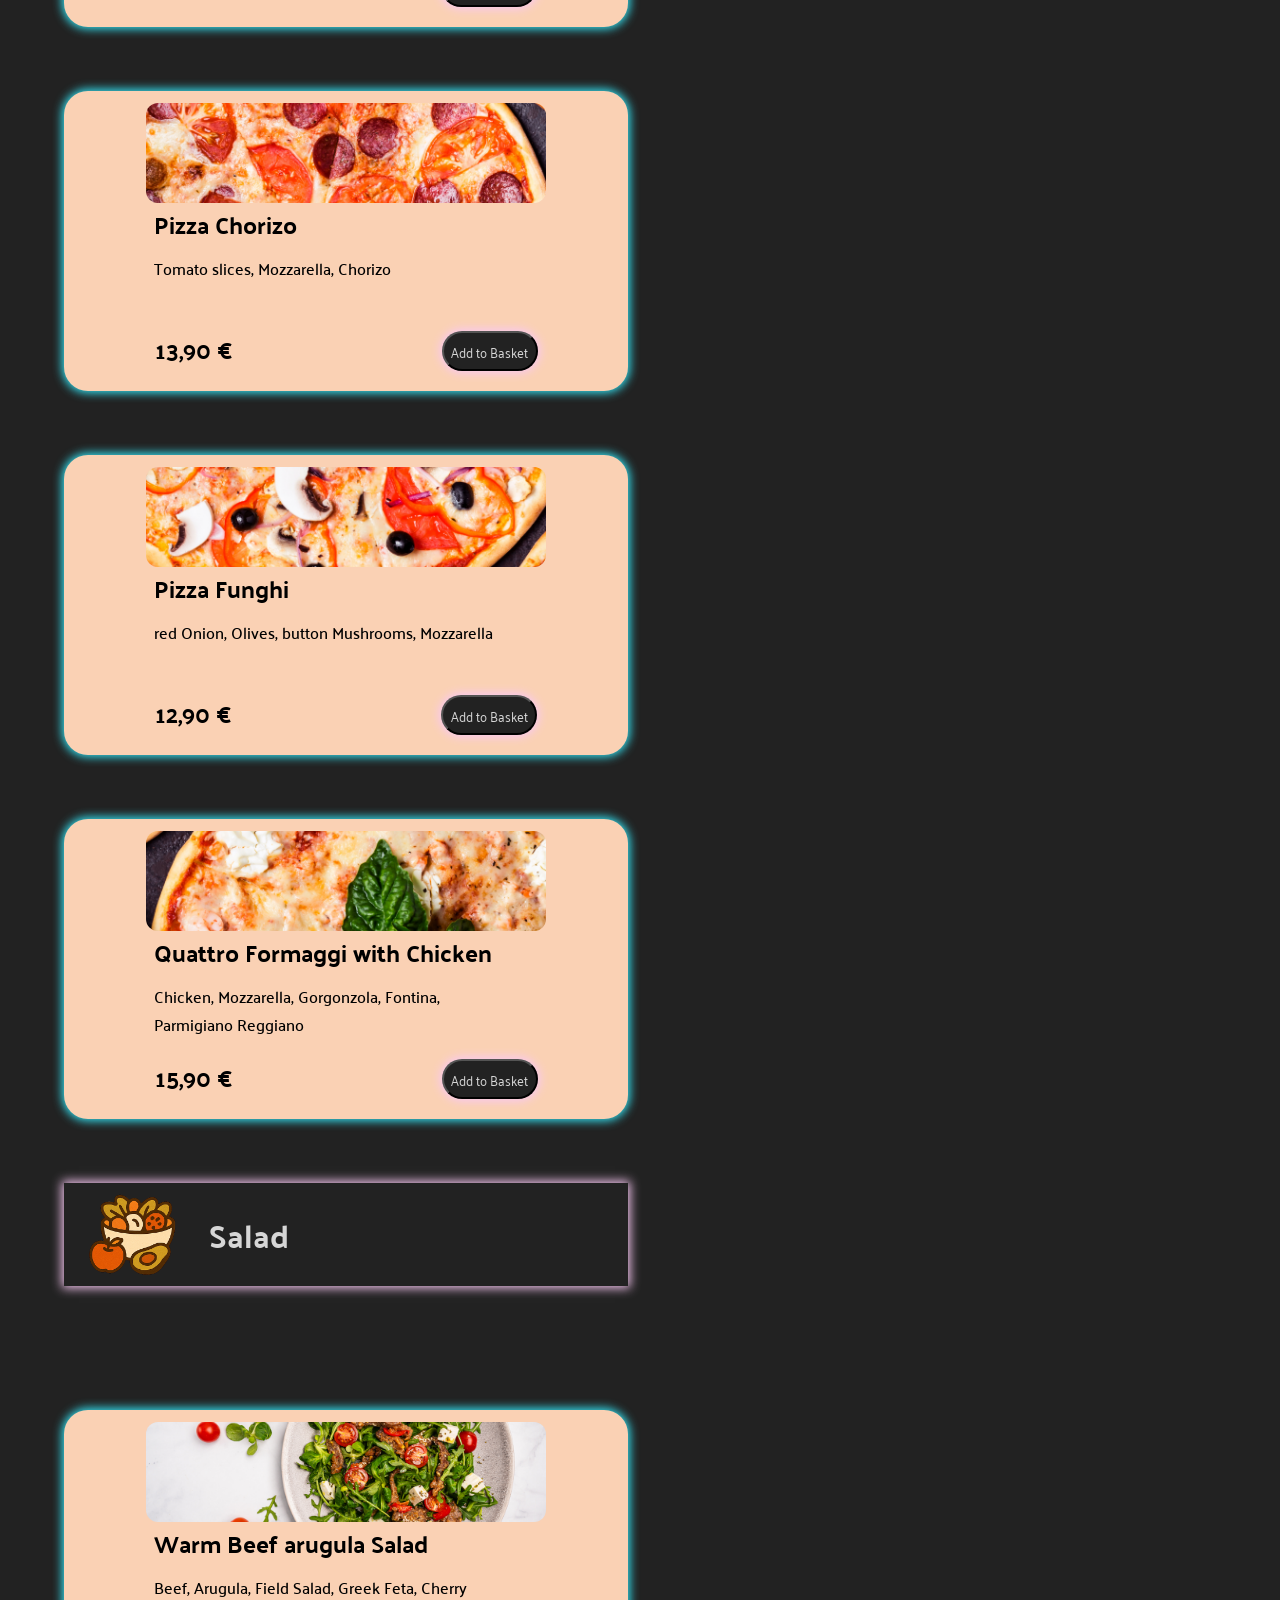
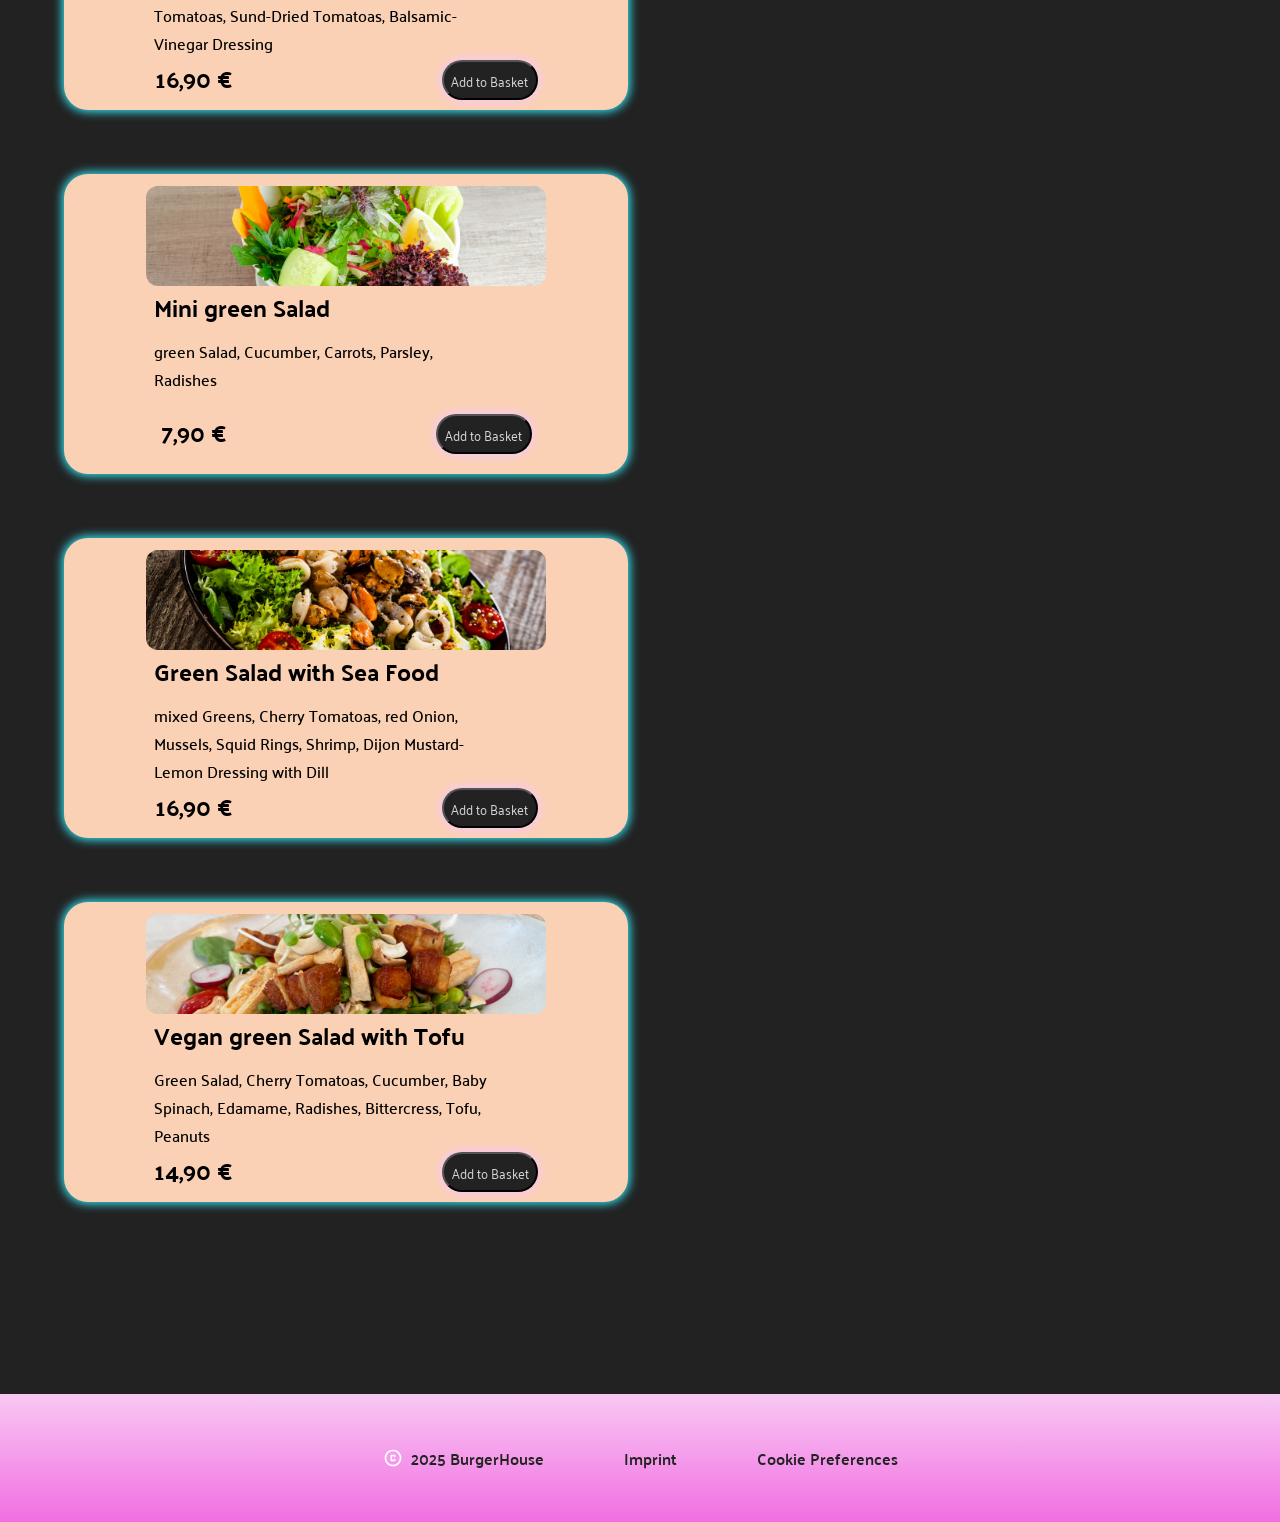
==== commit 706ecb99: "feat: responsive design and feat: script.js button for responsive mobile design" ====
--- a/index.html
+++ b/index.html
@@ -102,7 +102,25 @@
                 </div>
 
                 <section class="basket_section">
-                    <div class="basket_area">
+                    <div class="basket_mobile_section">
+                        <a href="#" aria-label="Home">
+                            <img src="./assets/icons/home_icon.svg" alt="home button">
+                        </a>
+                        <a href="#" aria-label="Profile">
+                            <img src="./assets/icons/profile_icon.svg" alt="profile icon">
+                        </a>
+                        <a href="#" aria-label="Takeout">
+                            <img src="./assets/icons/takeout_dining.svg" alt="shopping bag icon">
+                        </a>
+                        <button class="basket_toggle" type="button" onclick="toggleBasket()" aria-label="open shopping cart" aria-expanded="false">
+                            <img src="./assets/icons/shopping_cart.svg" alt="basket icon">
+                        </button>
+                    </div>
+                    <div class="basket_area" id="basketArea">
+                        <div class="basket_mobile_header">
+                            <h2>Your Basket</h2>
+                            <button type="button" onclick="toggleBasket()" aria-label="close shopping cart">&times;</button>
+                        </div>
                         <h2 class="basket_header">Your Basket</h2>
                         <div class="basket_information" id="basketItems"></div>
                     </div>
--- a/style.css
+++ b/style.css
@@ -107,7 +107,7 @@
     }
 
     > span {
-        font-size: clamp(20px, 4vw, 24px);
+        font-size: clamp(20px, 2vw, 24px);
         
         color: var(--website-title-color);
 
@@ -134,7 +134,7 @@
     padding-left: 64px;
 
     .quick_button {
-        font-size: 20px;
+        font-size: clamp(16px, 2vw, 20px);
         font-weight: 600;
         text-decoration: none;
 
@@ -198,8 +198,7 @@
         box-shadow: 0px 0px 10px 2px var(--dish-title-box-color);
 
         > h2 {
-            font-size: 32px;
-
+            font-size: clamp(24px, 4vw, 32px);
             color: var(--dish-title-color);
         }
     }
@@ -300,6 +299,11 @@
             }
         }
     }
+}
+
+
+.basket_mobile_section, .basket_mobile_header {
+    display: none;
 }
 
 
@@ -366,7 +370,7 @@
         width: 360px;
 
         > h3 {
-            font-size: 24px;
+            font-size: clamp(16px, 2vw, 24px);
             font-weight: 700;
         }
 
@@ -388,7 +392,7 @@
     gap: 56px;
 
     .dish_price {
-        font-size: 24px;
+        font-size: clamp(16px, 2vw, 24px);
         font-weight: 700;
     }
 
@@ -622,4 +626,214 @@
             margin-right: 8px;
         }
     }
+}
+
+
+/*==================================================
+// responsive
+//================================================*/
+
+
+@media screen and (max-width: 1330px) {
+    
+
+    .category_section {
+        
+        .category_header {
+            padding: 6px 200px 6px 24px;
+        }
+    }
+
+
+    .dish_card {
+        display: flex;
+        flex-direction: column;
+        justify-content: space-between;
+
+        width: 564px;
+        height: 300px;
+
+        padding-top: 12px;
+        padding-bottom: 20px;
+    }
+
+
+    .dish_card_body {
+        display: flex;
+        flex-direction: column;
+
+        > img {
+            height: 100px;
+            width: 400px;
+        }
+
+        .dish_information {
+            display: flex;
+            flex-direction: column;
+
+            padding: 0px 8px 0px 8px;
+
+            width: 360px;
+        }
+    }
+
+
+    .price_order_section {
+        display: flex;
+        flex-direction: row;
+        align-items: flex-end;
+
+        gap: 210px;
+    }
+}
+
+
+@media screen and (max-width: 1150px) {
+    
+
+    .menu_section {
+        display: flex;
+        justify-content: center;
+        align-items: center;
+        flex-direction: column;
+
+        padding-right: 64px;
+    }
+
+    .category_section {
+
+        .category_header {
+            padding: 8px 400px 8px 32px;
+        }
+    }
+    
+
+    .dish_card {
+        display: flex;
+        flex-direction: column;
+        justify-content: space-between;
+
+        width: 764px;
+        height: 350px;
+    }
+
+
+    .basket_section {
+        margin-top: 0;
+    }
+
+
+    .basket_area {
+        position: fixed;
+
+        left: 0;
+        bottom: 0;
+
+        width: 100%;
+        height: 75dvh;
+
+        margin: 0;
+
+        background-color: var(--website-color);
+
+        border-radius: 24px 24px 0 0;
+
+        box-shadow: 0px 0px 10px 2px var(--website-title-highlight-color);
+
+        z-index: 1000;
+
+        transform: translateY(100%);
+        transition: transform 0.35s ease;
+
+        visibility: hidden;
+    }
+
+
+    .basket_area.open {
+        transform: translateY(0);
+        visibility: visible;
+    }
+
+
+    .basket_header {
+        display: none;
+    }
+
+
+    .basket_mobile_header {
+        display: flex;
+        justify-content: space-between;
+        align-items: center;
+
+        width: 100%;
+
+        padding: 24px;
+
+        > h2 {
+            color: var(--website-title-highlight-color);
+        }
+
+        > button {
+            font-size: 32px;
+
+            border: none;
+            background: none;
+
+            color: var(--website-title-highlight-color);
+        }
+    }
+
+
+    .basket_mobile_section {
+        position: fixed;
+
+        left: 0;
+        bottom: 0;
+
+        display: flex;
+        justify-content: space-evenly;
+        align-items: center;
+
+        width: 100%;
+        height: 80px;
+
+        background-color: var(--website-title-highlight-color);
+
+        z-index: 1001;
+
+            a, button {
+                display: flex;
+                justify-content: center;
+                align-items: center;
+
+                width: 48px;
+                height: 48px;
+
+                border: none;
+                background: none;
+            }
+
+            img {
+                width: 32px;
+                height: 32px;
+            }
+    }
+
+
+    .dish_card_body {
+
+        > img {
+            height: 125px;
+            width: 600px;
+        }
+
+        .dish_information {
+            width: 500px;
+        }
+    }
+
+
+    .price_order_section {
+        gap: 410px;
+    }
 }
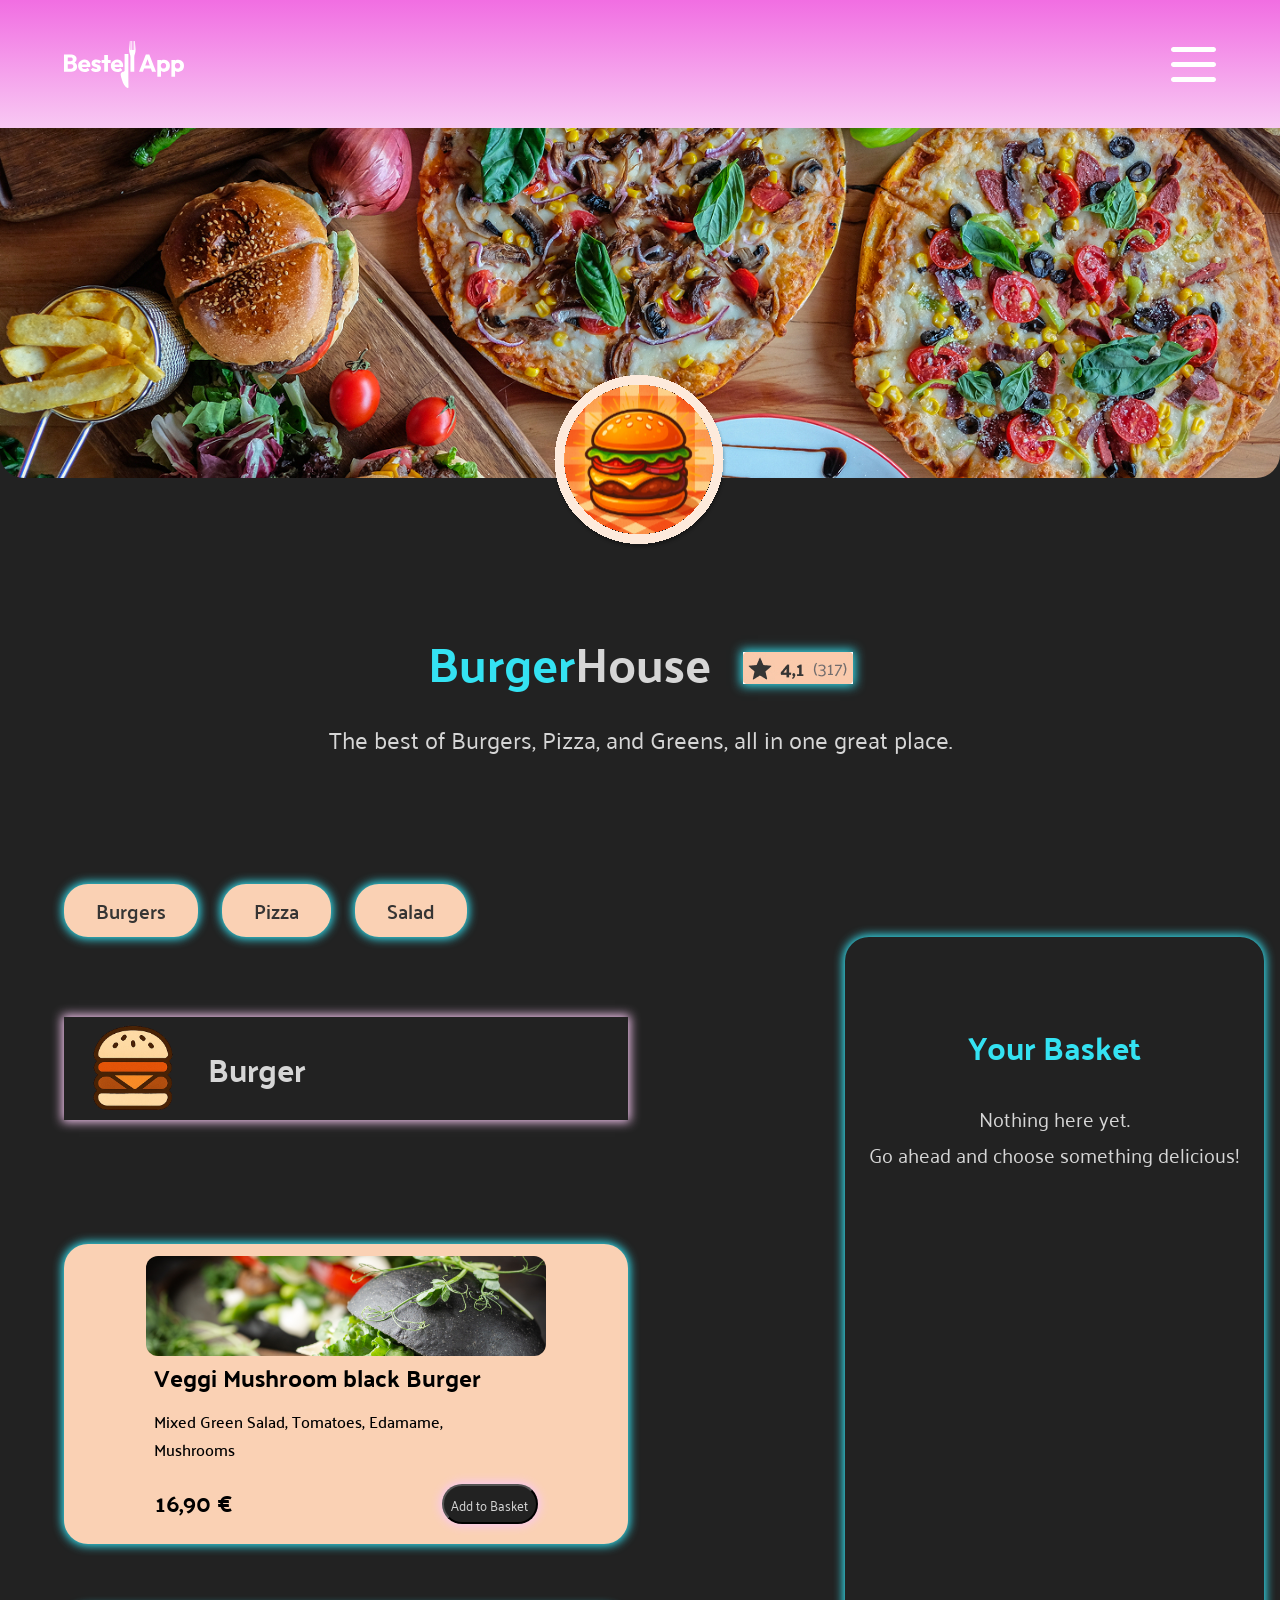
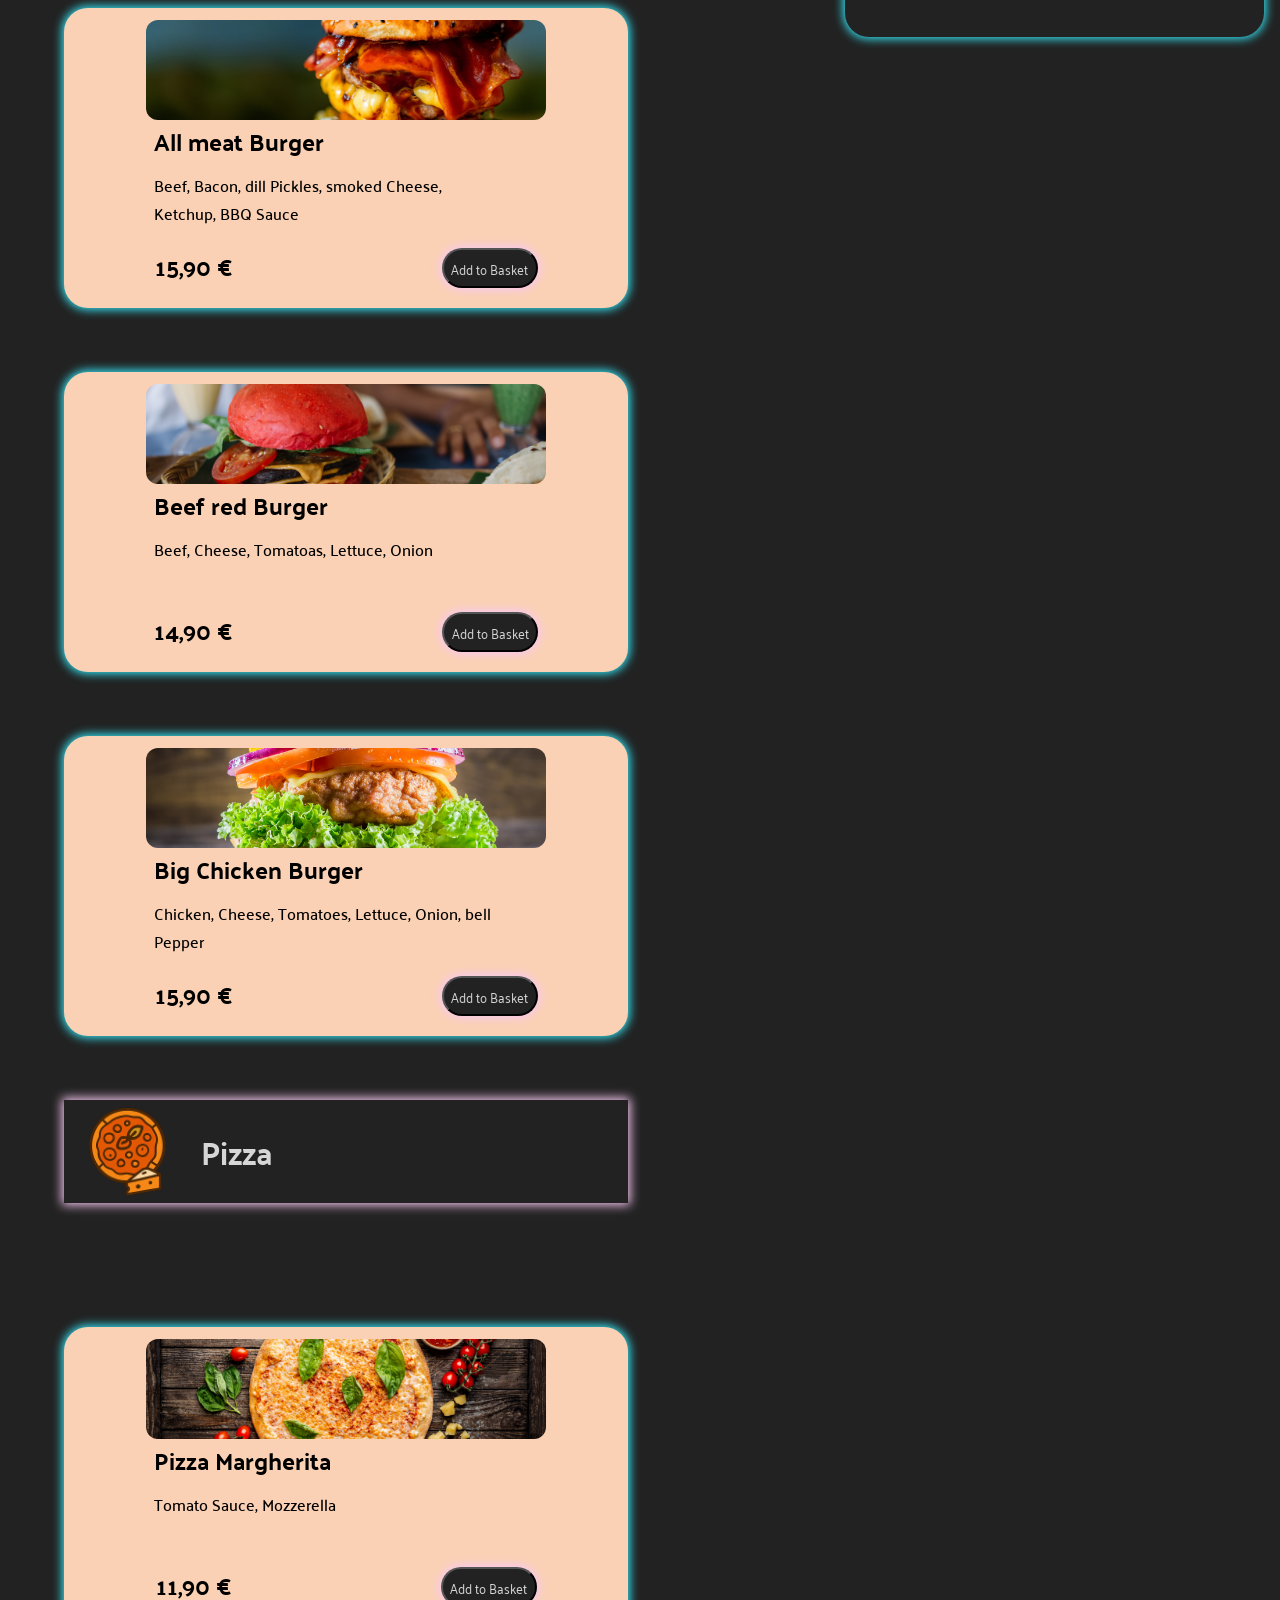
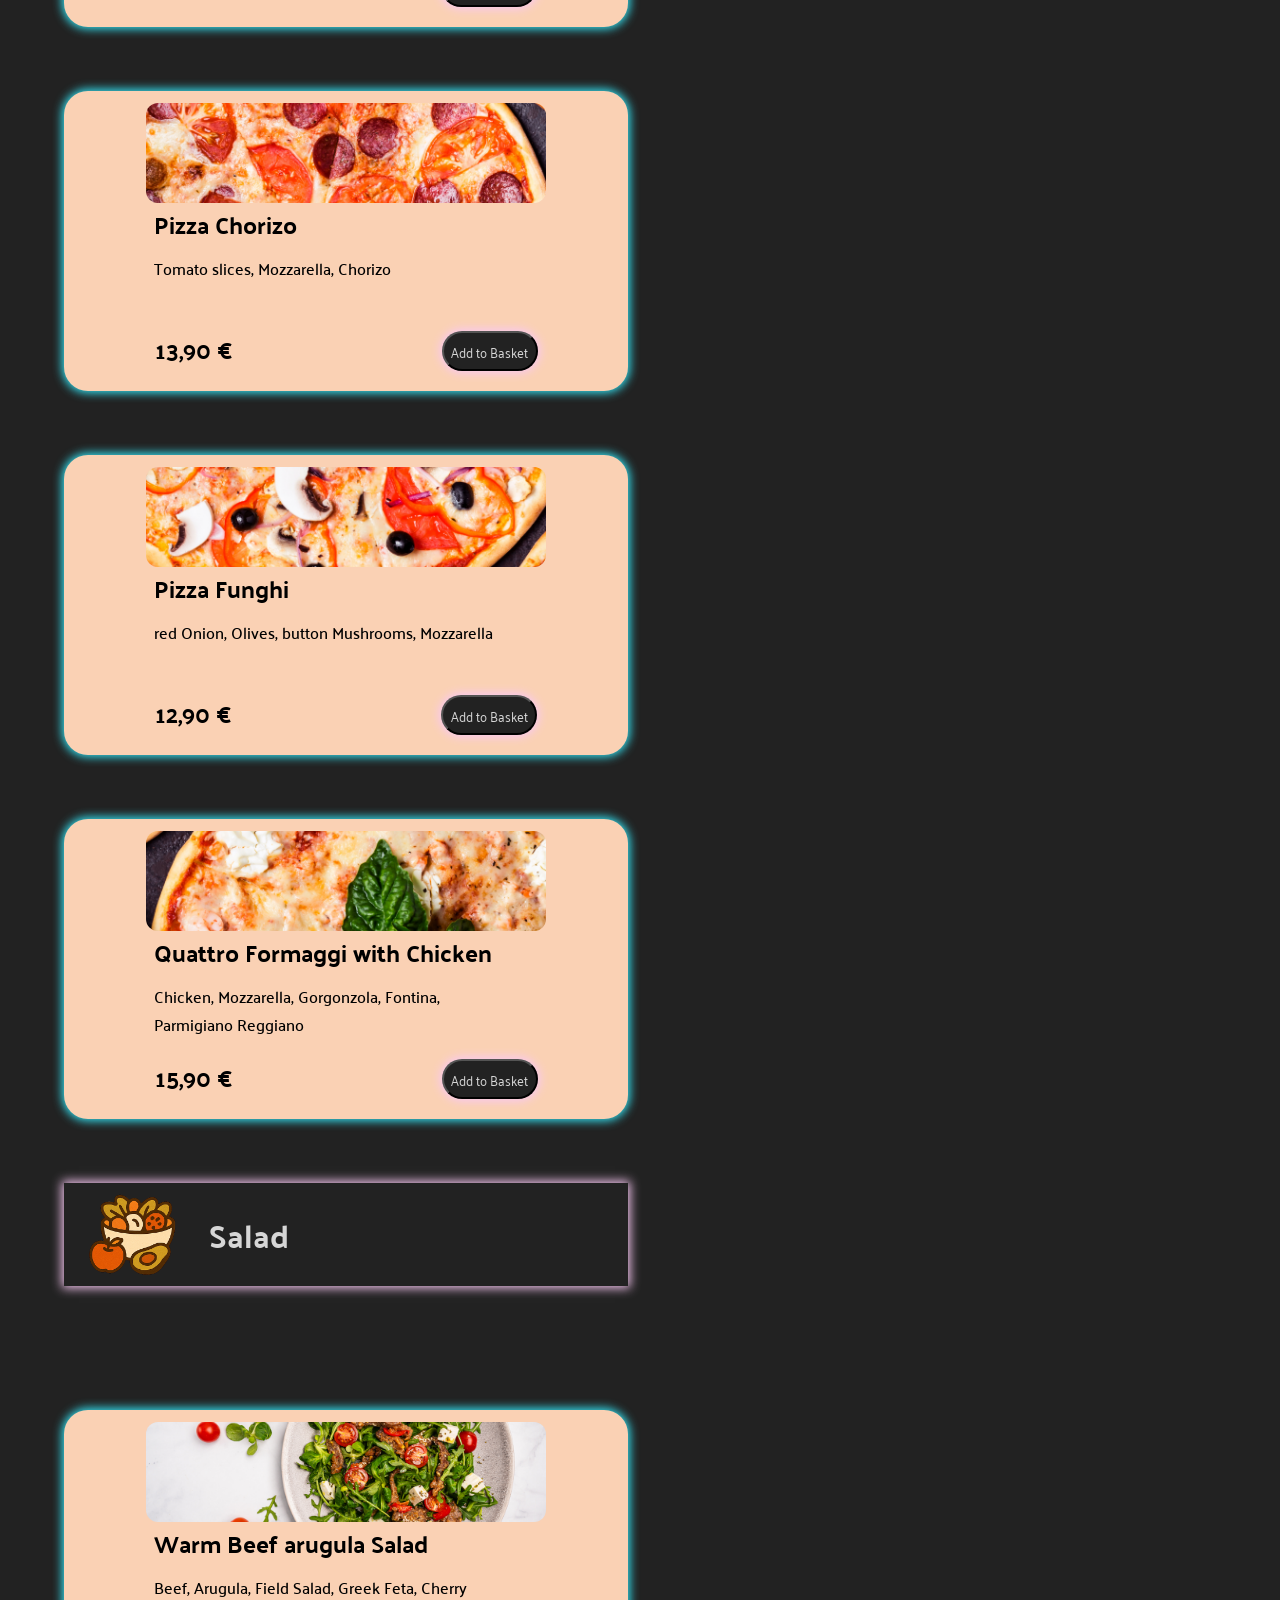
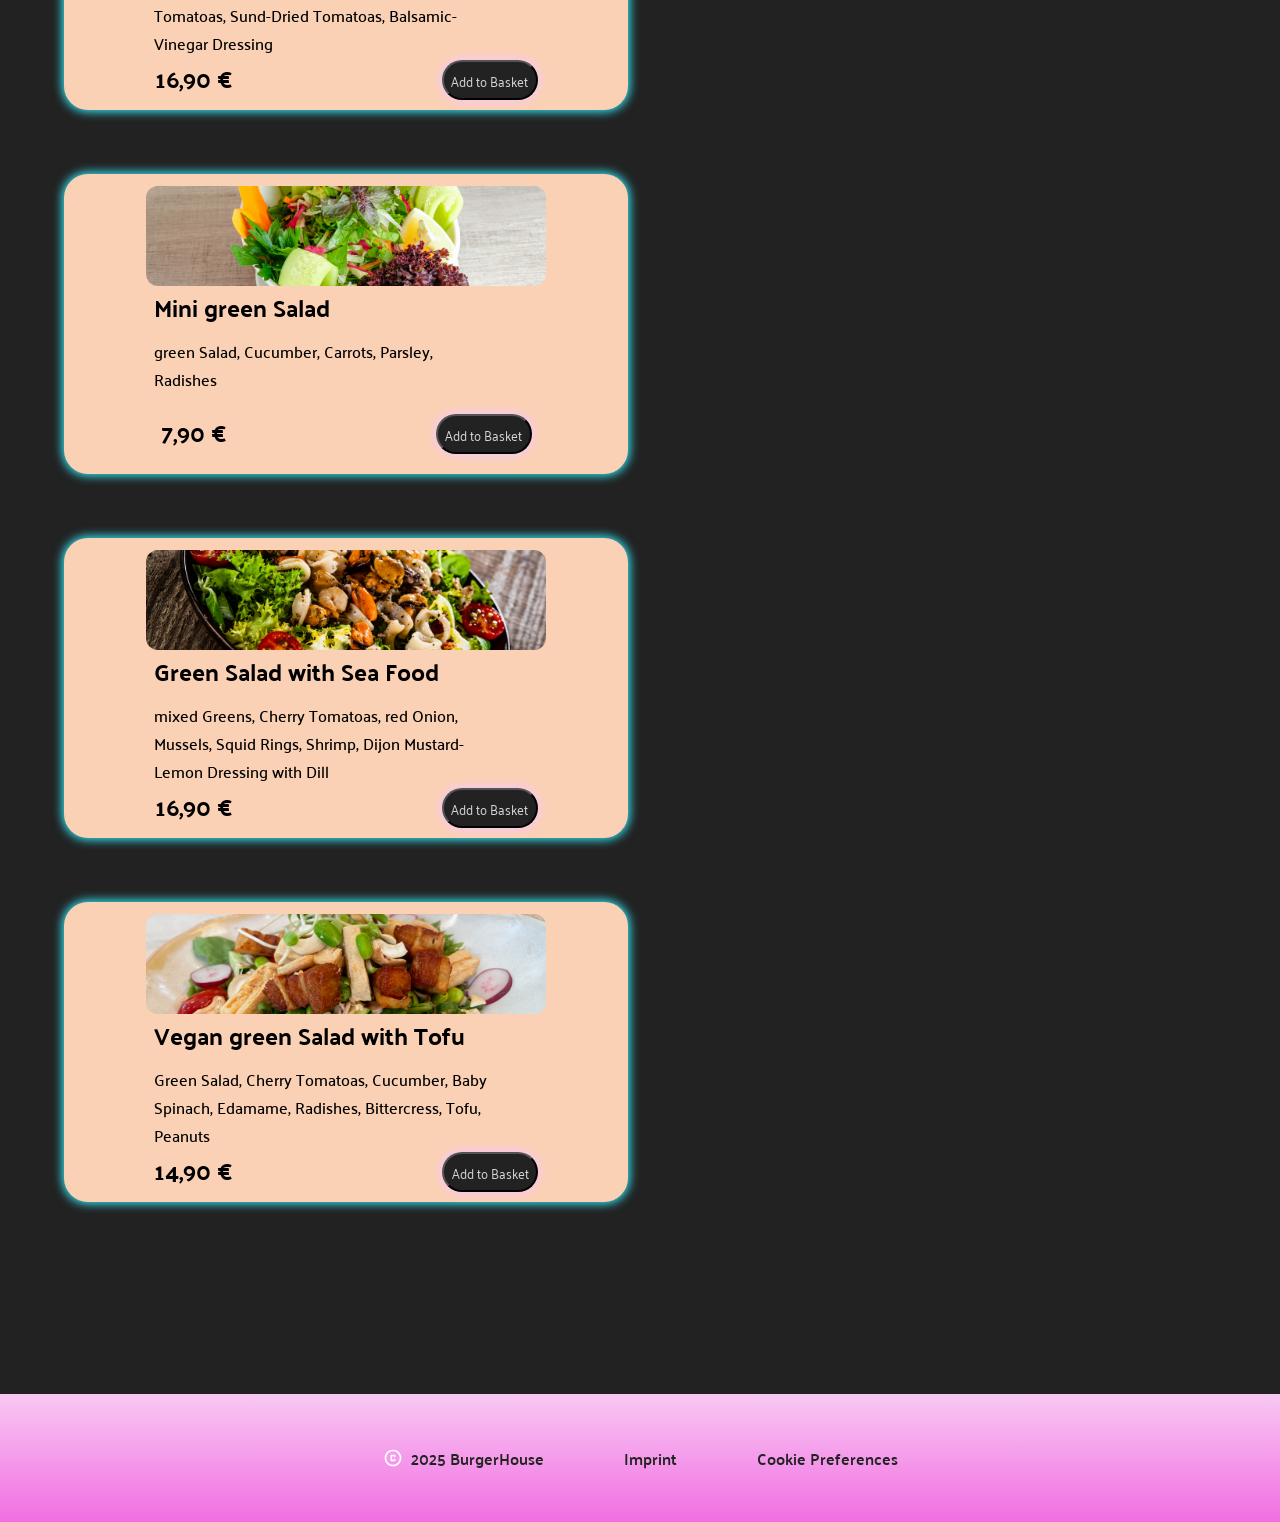
==== commit 45193964: "refactor: CSS responsive Design => Basket section, Template + Script..js => add button, HTML => DIV" ====
--- a/index.html
+++ b/index.html
@@ -123,6 +123,7 @@
                         </div>
                         <h2 class="basket_header">Your Basket</h2>
                         <div class="basket_information" id="basketItems"></div>
+                        <div class="basket_total" id="basketTotal"></div>
                     </div>
                 </section>
         </section>
--- a/style.css
+++ b/style.css
@@ -205,10 +205,20 @@
 }
 
 
-.basket_section {
-    margin-top: 80px;
-
-    .basket_area {
+.basket_section .basket_area {
+    display: flex;
+    flex-direction: column;
+
+    height: 700px;
+    max-height: calc(100dvh - 48px);
+
+    overflow: hidden;
+
+    box-shadow: 0px 0px 10px 2px var(--website-title-highlight-color);
+
+    border-radius: 24px;
+
+    /* .basket_area {
         position: sticky;
         top: 24px;
 
@@ -217,11 +227,12 @@
         align-items: center;
 
         width: 450px;
-        height: 900px;
+        min-height: 400px;
+        height: auto;
 
         box-shadow: 0px 0px 10px 2px var(--website-title-highlight-color);
 
-        border-radius: 24px;
+        border-radius: 24px; */
     
         .basket_header {
             display: flex;
@@ -239,27 +250,33 @@
             flex-direction: column;
             text-align: center;
 
-            padding-top: 40px;
+            flex: 1;
+
+            min-height: 0;
+            height: auto;
+
+            padding: 24px;
 
             font-size: 20px;
 
             color: var(--dish-title-color);
 
-            overflow: overlay;
-            height: 450px;
-
-            .total_price {
-                position: absolute;
-                top: 600px;
-                left: 150px;
-                right: 140px;
+            overflow-y: auto;
+
+            /* .total_price {
+                position: static;
 
                 display: flex;
                 flex-direction: column;
                 justify-content: flex-end;
                 align-items: center;
 
-                .subtotal, .tax {
+                width: 100%;
+
+                margin-top: 24px;
+                margin-bottom: 24px;
+
+                /*.subtotal, .tax {
                     display: flex;
                     align-items: center;
 
@@ -268,17 +285,17 @@
                     > h3 {
                     color: var(--website-title-highlight-color);
                     }
-                }
-
-                .seperation {
+                }*/
+
+                /* .seperation {
                     border: 1px solid var(--website-title-color);
 
                     margin-top: 12px;
 
                     width: 300px;
-                }
-
-                .total {
+                } */
+
+                /*.total {
                     display: flex;
                     flex-direction: column;
                     align-items: center;
@@ -296,9 +313,79 @@
                         font-weight: 700;
                     }
                 }
+            } */
+
+        }
+        
+
+        .basket_total {
+            flex-shrink: 0;
+        }
+
+
+        .basket_total .total_price {
+            position: static;
+
+            display: flex;
+            flex-direction: column;
+            align-items: center;
+
+            width: 100%;
+        }
+
+
+        .basket_total .subtotal,
+        .basket_total .tax {
+            display: flex;
+            align-items: center;
+
+            gap: 24px;
+
+            > h3 {
+                font-size: 24px;
+
+                color: var(--website-title-highlight-color);
             }
-        }
-    }
+
+            > span {
+                font-size: 24px;
+
+                color: var(--dish-title-color);
+            }
+        }
+
+        .basket_total .seperation {
+            border: 1px solid var(--website-title-color);
+
+            margin-top: 12px;
+
+            width: 300px;
+        }
+
+
+        .basket_total .total {
+            display: flex;
+            flex-direction: column;
+            align-items: center;
+
+            margin-top: 12px;
+            margin-bottom: 24px;
+
+                > h3 {
+                    font-size: 32px;
+
+                    color: var(--trash-can-border-color);
+                }
+
+                > span {
+                    font-size: 28px;
+                    font-weight: 700;
+
+                    color: var(--dish-title-color);
+                }
+                
+        }
+
 }
 
 
@@ -397,6 +484,8 @@
     }
 
     .order_button {
+        position: relative;
+
         width: 96px;
         height: 40px;
 
@@ -405,7 +494,39 @@
         background-color: var(--website-color);
 
         color: var(--website-title-color);
-    }
+    
+    }
+            
+    .order_badge {
+        position: absolute;
+
+        top: -10px;
+        right: -10px;
+
+        display: flex;
+        justify-content: center;
+        align-items: center;
+
+        min-width: 24px;
+        height: 24px;
+
+        padding: 2px;
+
+        border-radius: 50%;
+
+        background-color: var(--trash-can-background-color);
+
+        color: var(--website-color);
+
+        font-size: 16px;
+        font-weight: 700;
+    }
+
+
+    .order_badge[hidden] {
+        display: none;
+    }
+    
 }
 
 
@@ -693,17 +814,23 @@
 
     .menu_section {
         display: flex;
-        justify-content: center;
         align-items: center;
         flex-direction: column;
 
-        padding-right: 64px;
+        width: 100%;
+        padding: 0 24px;
+    }
+
+    .menu_content {
+        width: 100%;
+        margin-top: 32px;
     }
 
     .category_section {
+        margin-bottom: 48px;
 
         .category_header {
-            padding: 8px 400px 8px 32px;
+            padding: 8px 24px;
         }
     }
     
@@ -713,17 +840,51 @@
         flex-direction: column;
         justify-content: space-between;
 
-        width: 764px;
+        width: 100%;
+        max-width: 764px;
         height: 350px;
     }
 
+    .dish_card_body {
+        display: flex;
+        flex-direction: column;
+
+        width: 100%;
+
+        > img {
+            width: 100%;
+        }
+    }
+
+
+    .dish_information {
+            width: 100%;
+        }
+
+    
+    .dish_name_delete_icon {
+        width: 100%;
+    }
+
+
+    .price_order_section {
+        justify-content: space-between;
+        align-items: center;
+        
+        gap: 16px;
+
+        width: 100%;
+    }
+
 
     .basket_section {
-        margin-top: 0;
-    }
-
-
-    .basket_area {
+        width: 100%;
+
+        margin: 0;
+    }
+
+
+    .basket_section .basket_area {
         position: fixed;
 
         left: 0;
@@ -731,8 +892,12 @@
 
         width: 100%;
         height: 75dvh;
-
-        margin: 0;
+        max-height: 75dvh;
+
+        display: flex;
+        flex-direction: column;
+
+        padding: 0;
 
         background-color: var(--website-color);
 
@@ -742,14 +907,14 @@
 
         z-index: 1000;
 
-        transform: translateY(100%);
-        transition: transform 0.35s ease;
+        transform: translateY(calc(100% + 80px));
+        transition: transform 0.35s ease, visibility 0.35s ease;
 
         visibility: hidden;
     }
 
 
-    .basket_area.open {
+    .basket_section .basket_area.open {
         transform: translateY(0);
         visibility: visible;
     }
@@ -761,13 +926,7 @@
 
 
     .basket_mobile_header {
-        display: flex;
-        justify-content: space-between;
-        align-items: center;
-
-        width: 100%;
-
-        padding: 24px;
+        flex-shrink: 0;
 
         > h2 {
             color: var(--website-title-highlight-color);
@@ -781,6 +940,23 @@
 
             color: var(--website-title-highlight-color);
         }
+    }
+
+
+    .basket_information {
+        flex: 1;
+
+        min-height: 0;
+        width: 100%;
+
+        overflow-y: auto;
+    }
+
+
+    .basket_total {
+        flex-shrink: 0;
+
+        width: 100%;
     }
 
 
@@ -820,20 +996,17 @@
     }
 
 
-    .dish_card_body {
-
-        > img {
-            height: 125px;
-            width: 600px;
-        }
-
-        .dish_information {
-            width: 500px;
-        }
-    }
-
-
-    .price_order_section {
-        gap: 410px;
-    }
-}+    .basket_dish_card {
+        width: 100%;
+    }
+
+
+    .basket_dish_body {
+        width: 100%;
+    }
+
+
+    footer {
+        margin-top: 32px;
+    }
+}
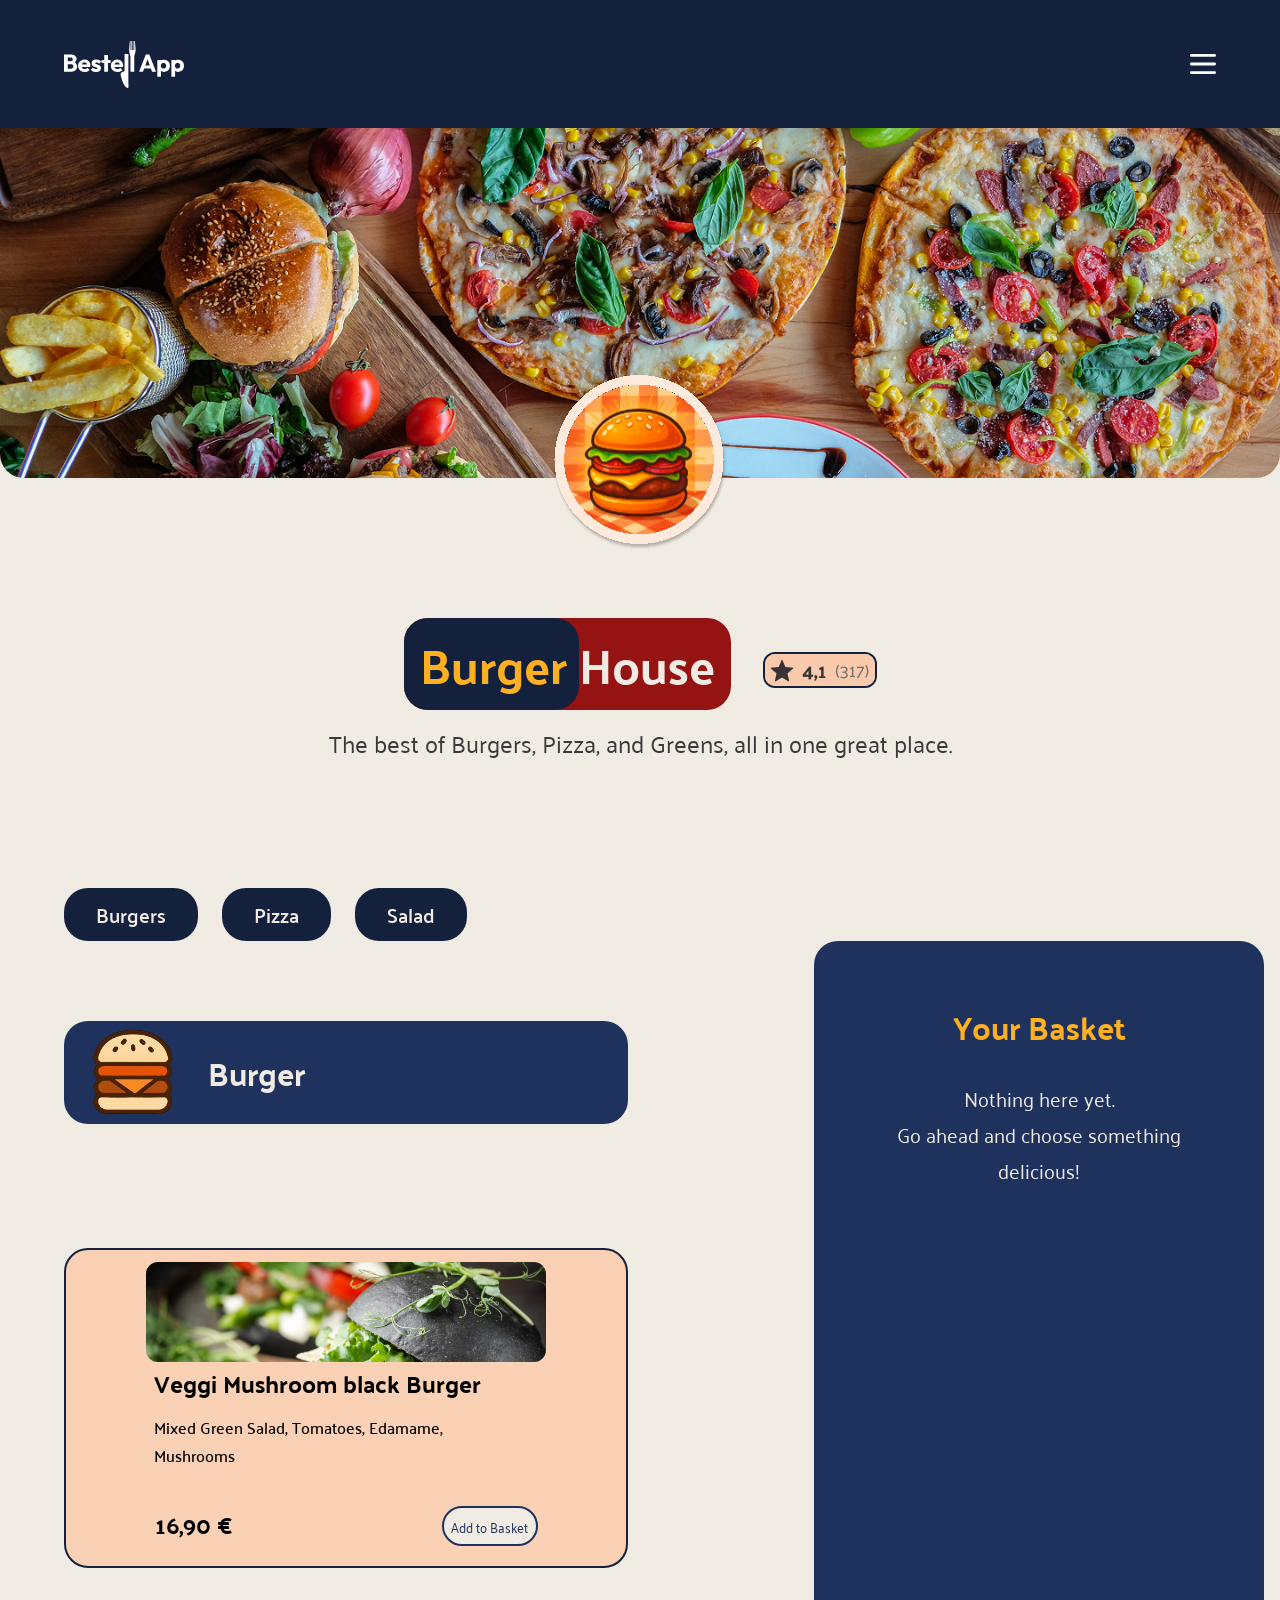
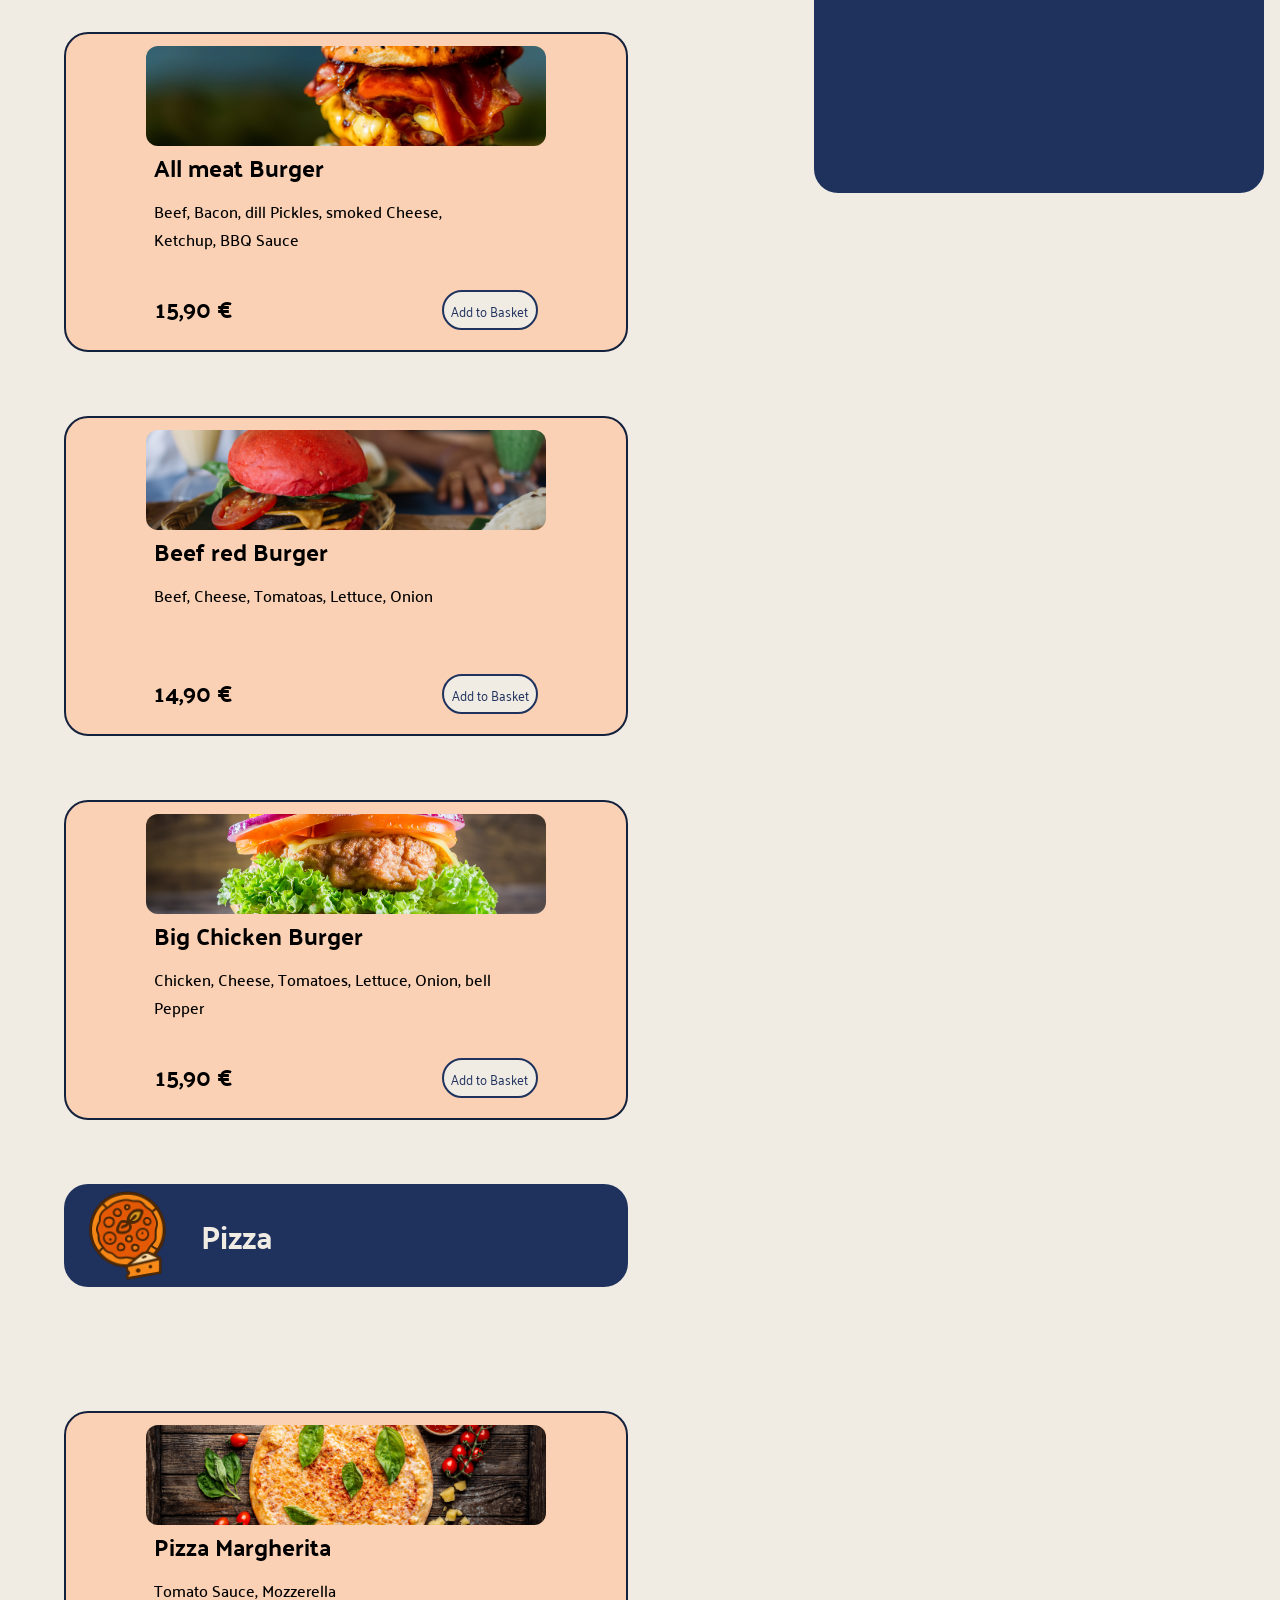
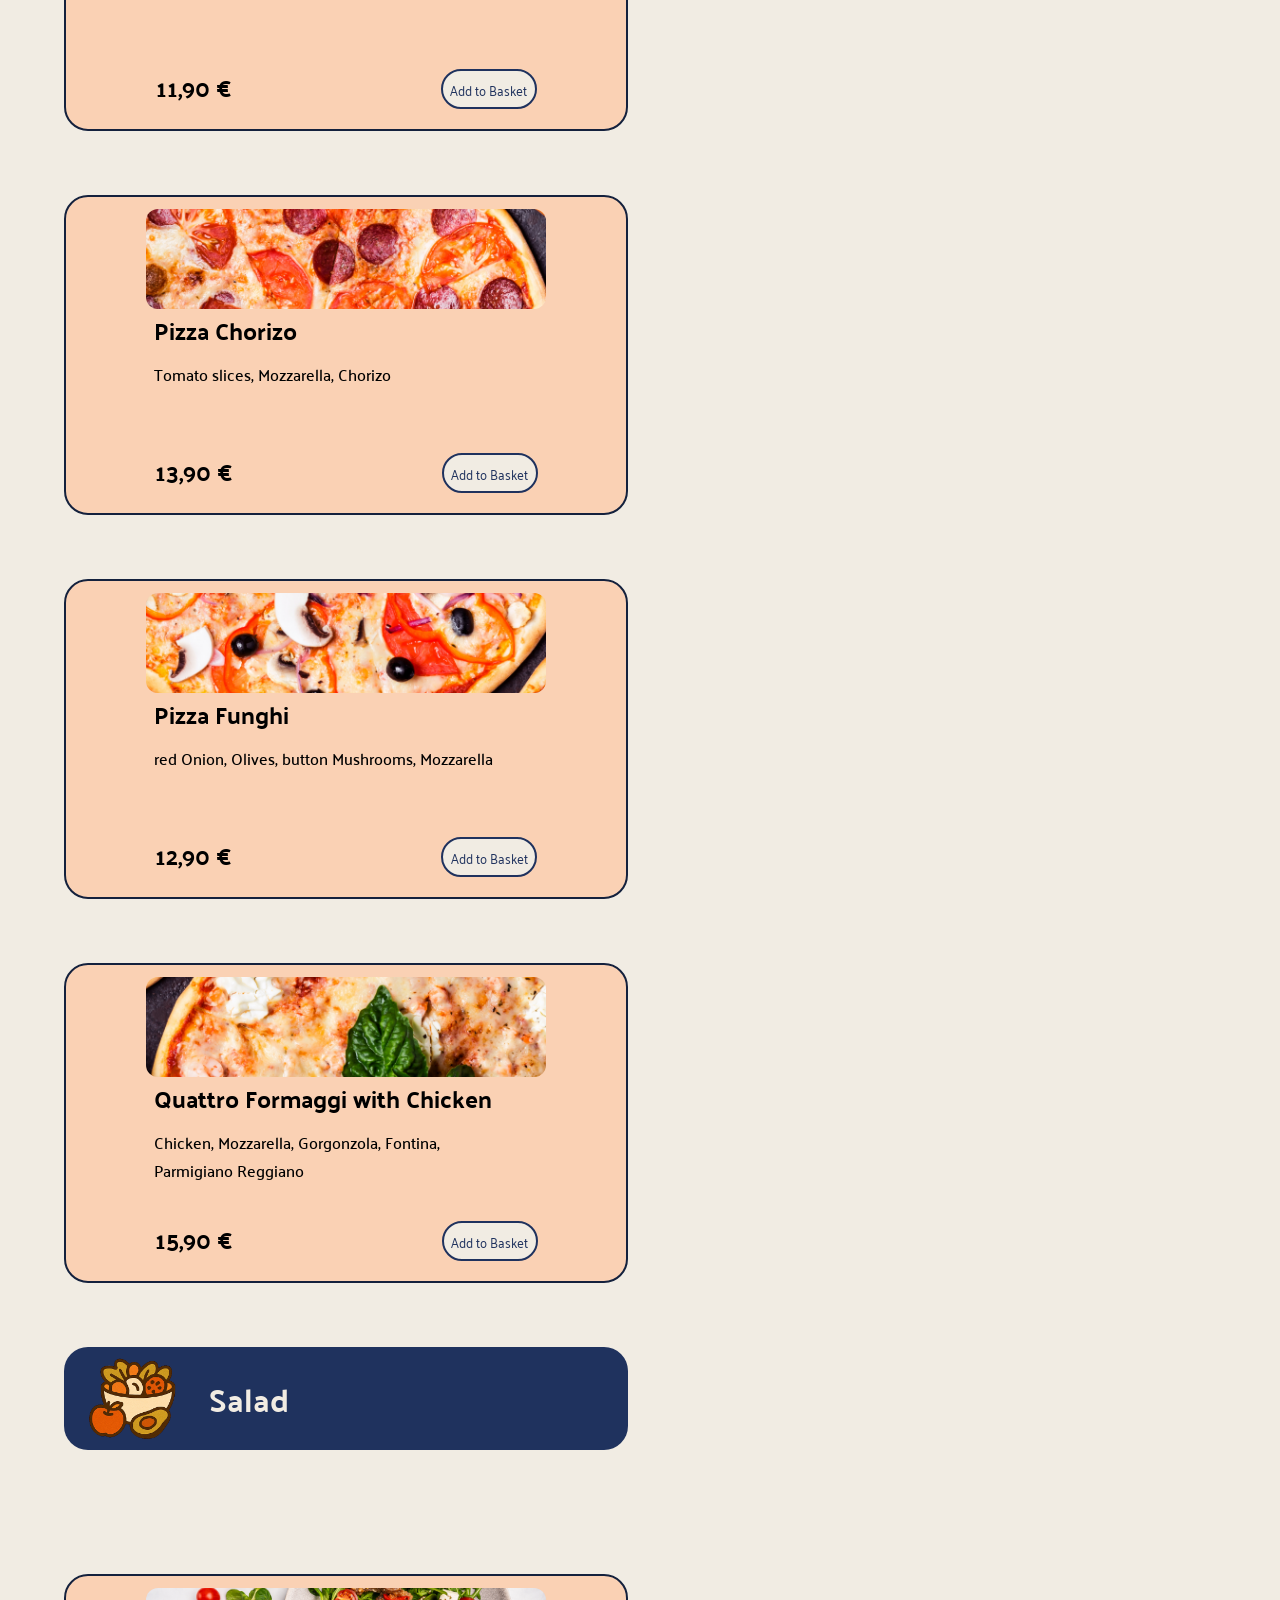
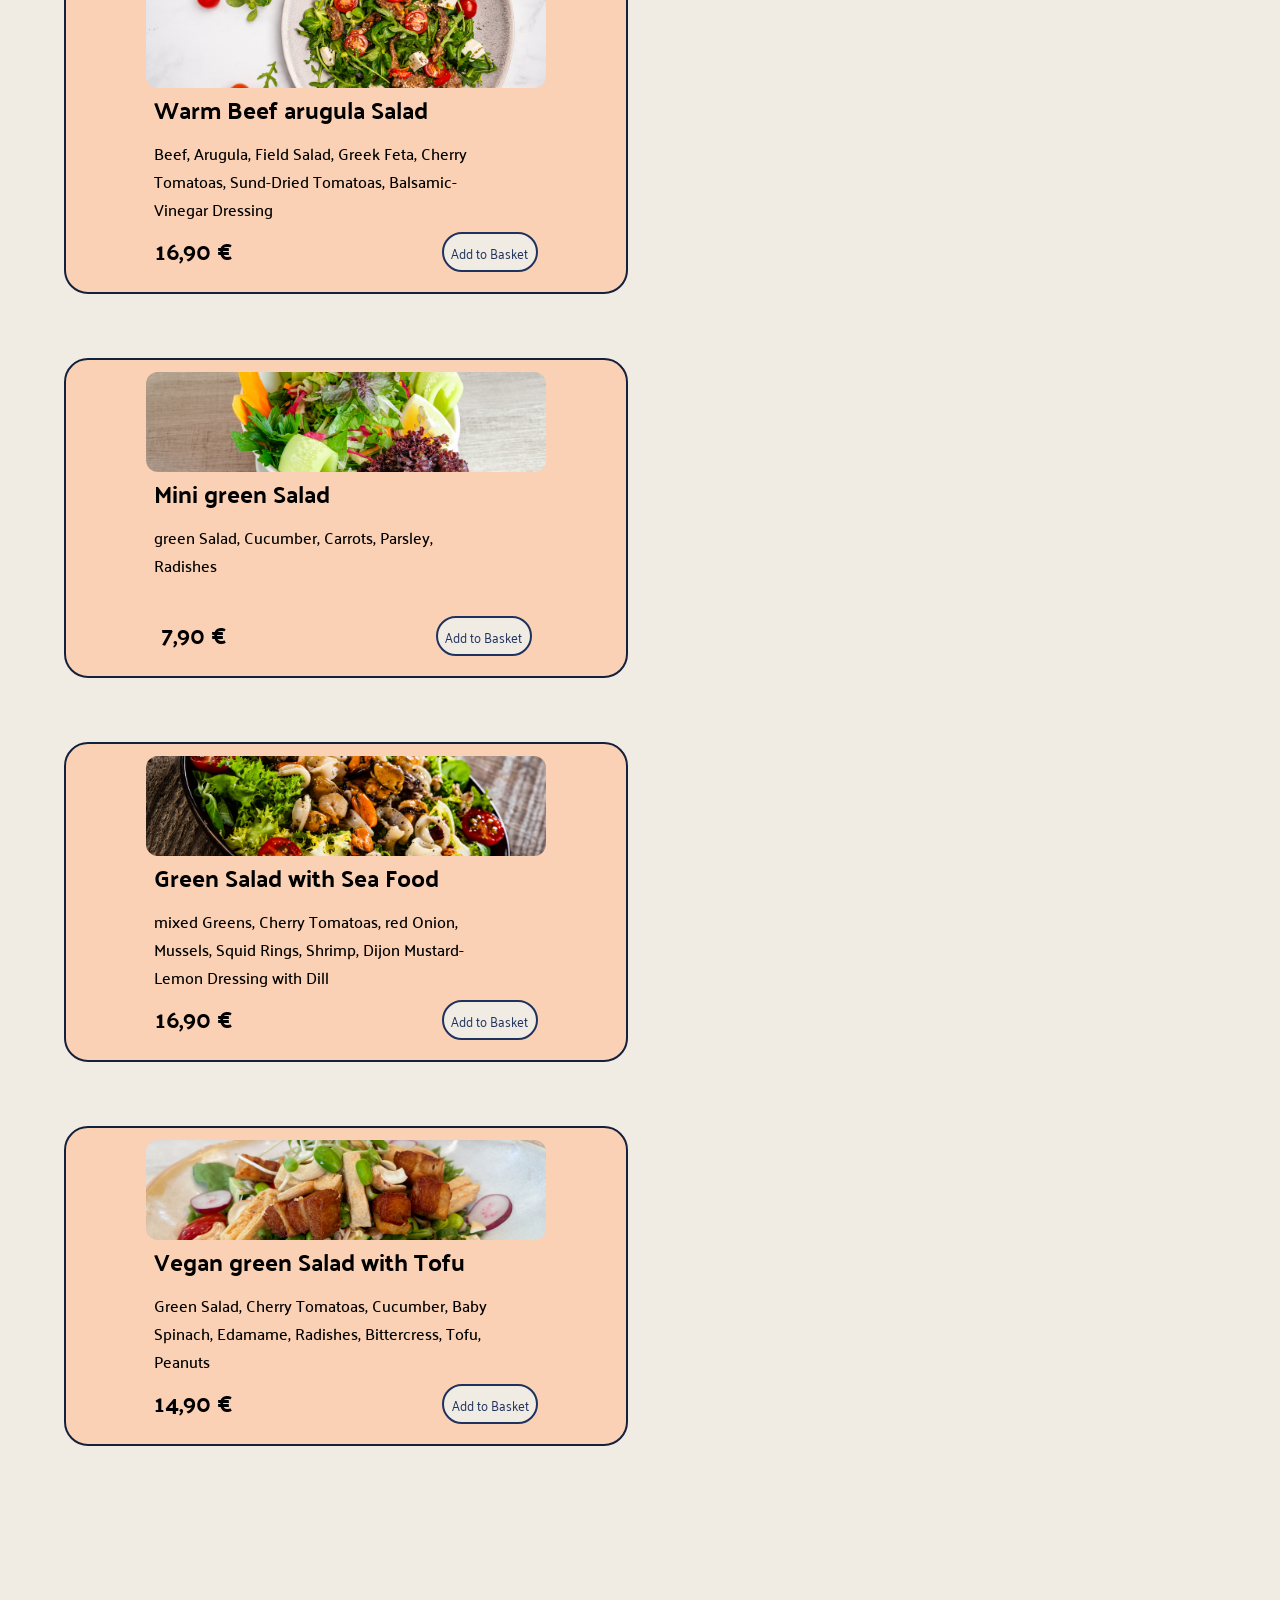
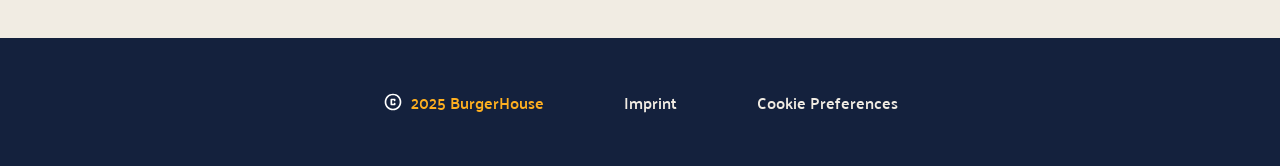
==== commit 44422877: "refactor: revision of HTML Script and Template + feat: Basket Resizing Button and Function" ====
--- a/index.html
+++ b/index.html
@@ -114,9 +114,11 @@
                         </a>
                         <button class="basket_toggle" type="button" onclick="toggleBasket()" aria-label="open shopping cart" aria-expanded="false">
                             <img src="./assets/icons/shopping_cart.svg" alt="basket icon">
+                            <span class="basket_badge" id="basketBadge" hidden></span>
                         </button>
                     </div>
                     <div class="basket_area" id="basketArea">
+                        <button class="basket_resize_handle" id="basketResizeHandle" type="button" aria-label="Change basket height"></button>
                         <div class="basket_mobile_header">
                             <h2>Your Basket</h2>
                             <button type="button" onclick="toggleBasket()" aria-label="close shopping cart">&times;</button>
@@ -150,7 +152,7 @@
         <div class="footer_links">
         <a href="">
             <img src="./assets/icons/copyright_symbol.svg" alt="copyright icon">
-            2025 BurgerHouse
+            <span>2025 BurgerHouse</span>
         </a>
         <a href="impressum.html">Imprint</a>
         <a href="">Cookie Preferences</a>
--- a/styles/variable.css
+++ b/styles/variable.css
@@ -1,27 +1,21 @@
 :root {
-    --website-color: rgb(34, 34, 34);
+    --background-header-color: rgb(20, 33, 61);
+    --background-title-header-color: rgb(150, 19, 19);
 
-    --header-background-top-color: rgb(241, 110, 226);
-    --header-background-bottom-color: rgb(248, 200, 243);
+    --background-main-color: rgb(241, 236, 227);
 
-    --footer-background-bottom-color: rgb(241, 110, 226);
-    --footer-background-top-color: rgb(248, 200, 243);
+    --highlight-color: rgb(255, 176, 32);
+    --background-highlight-color: rgb(31, 50, 94);
 
-    --website-title-color: rgb(214, 214, 214);
-    --website-title-highlight-color: rgb(52, 226, 242);
+    --headline-font-color: rgb(24, 24, 24);
+    --main-font-color: rgb(241, 236, 227);
+    --text-font-color: rgb(58, 58, 58);
 
-    --nav-button-background-color: rgb(250, 209, 180);
-    --nav-button-text-color: rgba(54, 53, 52);
+    --dish-background-color: rgb(250, 209, 180);
 
-    --dish-title-box-color: rgb(248, 200, 243);
+    --trash-can-color: rgb(235, 122, 122);
+
+    --dialog-color-one: rgb(52, 226, 242);
+    --dialog-color-two: rgb(248, 200, 243);
     --dish-title-color: rgb(214, 214, 214);
-    --dish-background-color: rgb(138, 235, 244);
-
-    --basket-font-color: rgba(255, 255, 255);
-
-    --trash-can-background-color: rgb(247, 158, 158);
-    --trash-can-border-color: rgb(243, 117, 117);
-
-    --quantity-button-border-color: rgb(250, 184, 137);
-    --quantity-button-background-color: rgb(250, 166, 106);
 }
--- a/style.css
+++ b/style.css
@@ -9,7 +9,7 @@
     
     min-height: 100dvh;
 
-    background-color: var(--website-color);
+    background-color: var(--background-main-color);
 
     &:has(dialog[open]) {
         overflow: hidden;
@@ -32,7 +32,9 @@
 .head_area {
     height: 128px;
 
-    background-image: linear-gradient(to bottom, var(--header-background-top-color), var(--header-background-bottom-color));
+    background-color: var(--background-header-color);
+
+    box-shadow: 0 0 20px 0 rgb(0, 0, 0);
 
     > nav {
         display: flex;
@@ -48,6 +50,11 @@
         padding-left: 64px;
         padding-right: 64px;
     }
+}
+
+
+.button_menu {
+    height: 20px;
 }
 
 
@@ -90,26 +97,34 @@
         gap: 32px;
 
         > h1 {
+            padding: 2px 16px 2px 0;
             margin-bottom: 12px;
 
             font-size: clamp(40px, 4vw, 48px);
 
-            color: var(--website-title-color);
+            color: var(--main-font-color);
+            background-color: var(--background-title-header-color);
+            border-radius: 24px;
 
             > .title_design {
-                color: var(--website-title-highlight-color);
+                color: var(--highlight-color);
+
+                background-color: var(--background-header-color);
+                padding: 2px 12px 2px 16px;
+                border-radius: 24px;
             }
         }
 
         > img {
-            box-shadow: 0px 0px 10px 2px var(--website-title-highlight-color);
+            border: 2px solid var(--background-header-color);
+            border-radius: 12px;
         }
     }
 
     > span {
         font-size: clamp(20px, 2vw, 24px);
         
-        color: var(--website-title-color);
+        color: var(--text-font-color);
 
         margin-bottom: 124px;
     }
@@ -138,21 +153,22 @@
         font-weight: 600;
         text-decoration: none;
 
-        color: var(--nav-button-text-color);
+        color: var(--main-font-color);
 
         padding: 8px 32px;
 
         border-radius: 24px;
         border: none;
 
-        background-color: var(--nav-button-background-color);
+        background-color: var(--background-header-color);
 
         box-shadow: 0px 0px 10px 2px var(--website-title-highlight-color);
 
         &:hover {
-            transform: scale(1.05);
-
-            box-shadow: 0px 0px 10px 5px var(--website-title-highlight-color);
+            transform: scale(1.02);
+
+            color: var(--highlight-color);
+            background-color: var(--background-highlight-color);
         }
     }
 }
@@ -195,13 +211,23 @@
 
         padding: 8px 300px 8px 32px;
 
-        box-shadow: 0px 0px 10px 2px var(--dish-title-box-color);
+        background-color: var(--background-highlight-color);
+        border-radius: 24px;
 
         > h2 {
             font-size: clamp(24px, 4vw, 32px);
-            color: var(--dish-title-color);
-        }
-    }
+            color: var(--main-font-color);
+        }
+    }
+}
+
+
+.basket_section {
+    position: sticky;
+
+    top: 24px;
+
+    align-self: flex-start;
 }
 
 
@@ -209,48 +235,35 @@
     display: flex;
     flex-direction: column;
 
-    height: 700px;
+    height: 924px;
     max-height: calc(100dvh - 48px);
+    width: 450px;
+
+    padding: 24px;
 
     overflow: hidden;
 
-    box-shadow: 0px 0px 10px 2px var(--website-title-highlight-color);
-
+    background-color: var(--background-highlight-color);
     border-radius: 24px;
-
-    /* .basket_area {
-        position: sticky;
-        top: 24px;
-
-        display: flex;
-        flex-direction: column;
-        align-items: center;
-
-        width: 450px;
-        min-height: 400px;
-        height: auto;
-
-        box-shadow: 0px 0px 10px 2px var(--website-title-highlight-color);
-
-        border-radius: 24px; */
     
         .basket_header {
             display: flex;
             justify-content: center;
 
-            padding-top: 80px;
+            padding-top: 32px;
 
             font-size: clamp(24px, 4vw, 32px);
 
-            color: var(--website-title-highlight-color);
+            color: var(--highlight-color);
         }
 
         .basket_information {
             display: flex;
             flex-direction: column;
             text-align: center;
-
-            flex: 1;
+            align-items: center;
+
+            flex: 1 1 0;
 
             min-height: 0;
             height: auto;
@@ -259,62 +272,10 @@
 
             font-size: 20px;
 
-            color: var(--dish-title-color);
+            color: var(--main-font-color);
 
             overflow-y: auto;
-
-            /* .total_price {
-                position: static;
-
-                display: flex;
-                flex-direction: column;
-                justify-content: flex-end;
-                align-items: center;
-
-                width: 100%;
-
-                margin-top: 24px;
-                margin-bottom: 24px;
-
-                /*.subtotal, .tax {
-                    display: flex;
-                    align-items: center;
-
-                    gap: 24px;
-
-                    > h3 {
-                    color: var(--website-title-highlight-color);
-                    }
-                }*/
-
-                /* .seperation {
-                    border: 1px solid var(--website-title-color);
-
-                    margin-top: 12px;
-
-                    width: 300px;
-                } */
-
-                /*.total {
-                    display: flex;
-                    flex-direction: column;
-                    align-items: center;
-
-                    margin-top: 12px;
-
-                    > h3 {
-                    font-size: 28px;
-
-                    color: var(--trash-can-border-color);
-                    }
-
-                    > span {
-                        font-size: 24px;
-                        font-weight: 700;
-                    }
-                }
-            } */
-
+            overflow-x: hidden;
         }
         
 
@@ -331,6 +292,8 @@
             align-items: center;
 
             width: 100%;
+
+            margin-top: 24px;
         }
 
 
@@ -342,20 +305,20 @@
             gap: 24px;
 
             > h3 {
-                font-size: 24px;
-
-                color: var(--website-title-highlight-color);
+                font-size: 20px;
+
+                color: var(--highlight-color);
             }
 
             > span {
-                font-size: 24px;
-
-                color: var(--dish-title-color);
+                font-size: 20px;
+
+                color: var(--main-font-color);
             }
         }
 
         .basket_total .seperation {
-            border: 1px solid var(--website-title-color);
+            border: 1px solid var(--main-font-color);
 
             margin-top: 12px;
 
@@ -372,21 +335,61 @@
             margin-bottom: 24px;
 
                 > h3 {
-                    font-size: 32px;
-
-                    color: var(--trash-can-border-color);
+                    font-size: 28px;
+
+                    color: var(--highlight-color);
                 }
 
                 > span {
-                    font-size: 28px;
+                    font-size: 24px;
                     font-weight: 700;
 
-                    color: var(--dish-title-color);
+                    color: var(--main-font-color);
                 }
                 
         }
 
 }
+
+
+.basket_resize_handle {
+    display: none;
+}
+
+
+.basket_toggle {
+    position: relative;
+
+    .basket_badge {
+        position: absolute;
+
+        top: -6px;
+        right: -6px;
+
+        display: flex;
+        justify-content: center;
+        align-items: center;
+
+        min-width: 24px;
+        height: 24px;
+
+        padding: 2px 6px;
+
+        border-radius: 50%;
+        border: 2px solid var(--background-header-color);
+
+        background-color: var(--background-title-header-color);
+        color: var(--main-font-color);
+
+        font-size: 12px;
+        font-weight: 700;
+    }
+}
+
+
+.basket_badge[hidden] {
+            display: none;
+        }
 
 
 .basket_mobile_section, .basket_mobile_header {
@@ -401,10 +404,10 @@
     font-weight: 700;
     
     margin-top: 24px;
-    padding: 8px 24px;
+    padding: 4px 20px;
     
     border-radius: 24px;
-    box-shadow: 0px 0px 10px 2px var(--dish-title-box-color);
+    border: none;
 }
 
 
@@ -423,16 +426,10 @@
     padding: 0px 24px;
     margin-bottom: 64px;
 
-    box-shadow: 0px 0px 10px 2px var(--website-title-highlight-color);
+    border: 2px solid var(--background-header-color);
     border-radius: 24px;
 
-    background-color: var(--nav-button-background-color);
-
-    &:hover {
-        transform: scale(1.01);
-
-        box-shadow: 0px 0px 10px 5px var(--website-title-highlight-color);
-    }
+    background-color: var(--dish-background-color);
 }
 
 
@@ -489,12 +486,11 @@
         width: 96px;
         height: 40px;
 
+        border: 2px solid var(--background-highlight-color);
         border-radius: 40px;
-        box-shadow: 0px 0px 10px 2px var(--dish-title-box-color);
-        background-color: var(--website-color);
-
-        color: var(--website-title-color);
-    
+        background-color: var(--background-main-color);
+
+        color: var(--background-highlight-color);
     }
             
     .order_badge {
@@ -513,13 +509,14 @@
         padding: 2px;
 
         border-radius: 50%;
-
-        background-color: var(--trash-can-background-color);
-
-        color: var(--website-color);
-
-        font-size: 16px;
-        font-weight: 700;
+        border: 2px solid var(--background-header-color);
+
+        background-color: var(--background-title-header-color);
+
+        color: var(--main-font-color);
+
+        font-size: 12px;
+        font-weight: 400;
     }
 
 
@@ -536,12 +533,14 @@
 
 
 .basket_dish_card {
-    height: 150px;
-    width: 400px;
+    height: auto;
+    min-height: 150px;
+    width: 100%;
+    min-width: 0;
 
     border-radius: 24px;
 
-    background-color: var(--nav-button-background-color);
+    background-color: var(--dish-background-color);
 
     margin-bottom: 24px;
 }
@@ -550,13 +549,13 @@
 .basket_dish_body {
     display: flex;
     flex-direction: column;
-    align-items: baseline;
     justify-content: space-between;
 
     padding: 12px 16px;
 
-    height: 150px;
-    width: 400px;
+    height: auto;
+    min-height: 150px;
+    width: 100%;
 
     .order_quantity {
         display: flex;
@@ -564,12 +563,19 @@
 
         gap: 16px;
 
-        width: 290px;
+        width: auto;
+        min-width: 0;
     }
 
     .basket_dish_body_bottom {
         display: flex;
         justify-content: space-between;
+        align-items: center;
+
+        width: 100%;
+        min-width: 0;
+
+        gap: 8px;
     }
 }
 
@@ -577,28 +583,42 @@
 .dish_name_delete_icon {
     display: flex;
     justify-content: space-between;
-
-    width: 375px;
+    align-items: center;
+
+    width: 100%;
+    min-width: 0;
+
+    gap: 8px;
 
     > h3 {
         text-align: start;
 
-        font-size: 24px;
-
-        color: var(--website-color);
+        font-size: 20px;
+
+        color: var(--headline-font-color);
+
+        min-width: 0;
+
+        overflow-wrap: anywhere;
     }
 }
 
 
 .remove_dishes {
+    display: flex;
+    justify-content: center;
+    align-items: center;
+
+    flex-shrink: 0;
+
     border-radius: 24px;
-    border: 2px solid var(--trash-can-border-color);
-
-    padding: 8px 12px;
-
+    border: none;
+
+    width: 40px;
+    min-width: 40px;
     height: 40px;
 
-    background-color: var(--trash-can-background-color);
+    background-color: var(--trash-can-color);
 }
 
 
@@ -606,11 +626,11 @@
     display: flex;
     align-items: center;
 
-    border-radius: 24px;
-    box-shadow: 0px 0px 10px 2px var(--dish-title-box-color);
+    border-radius: 50%;
+    border: 2px solid var(--background-header-color);
     
-    color: var(--dish-title-color);
-    background-color: var(--website-color);
+    color: var(--text-font-color);
+    background-color: var(--background-main-color);
 
     padding: 14px 14px;
 
@@ -624,7 +644,7 @@
     font-size: 24px;
     font-weight: 500;
 
-    color: var(--website-color);
+    color: var(--text-font-color);
 
     margin-bottom: 8px;
 }
@@ -634,7 +654,7 @@
     font-size: 24px;
     font-weight: 500;
 
-    color: var(--website-color);
+    color: var(--text-font-color);
 }
 
 
@@ -644,7 +664,7 @@
 
 
 dialog {
-    top: 600px;
+    top: 450px;
 
     width: 550px;
     height: 400px;
@@ -655,11 +675,11 @@
     overflow: hidden;
 
     border-radius: 64px;
-    background-image: linear-gradient(to bottom left, var(--website-title-highlight-color), var(--footer-background-bottom-color));
+    background-image: linear-gradient(to bottom left, var(--dialog-color-one), var(--dialog-color-two));
 
     &::backdrop {
-        backdrop-filter: blur(3px);
-        background-color: rgba(0, 0, 0, 0.6);
+        backdrop-filter: blur(4px);
+        background-color: rgba(0, 0, 0, 0.8);
     }
 
     article {
@@ -674,9 +694,9 @@
         gap: 20px;
 
         > h2 {
-            font-size: 32px;
+            font-size: clamp(24px, 4vw, 32px);
             
-            color: var(--website-color);
+            color: var(--headline-font-color);
         }
 
         > img {
@@ -685,22 +705,22 @@
         }
 
         > p {
-            font-size: 24px;
+            font-size: clamp(16px, 4vw, 24px);
             font-weight: 600;
 
-            color: var(--website-color);
+            color: var(--text-font-color);
         }
 
         > button {
-            font-size: 24px;
+            font-size: clamp(16px, 4vw, 24px);
             
-            color: var(--dish-title-color);
-            background-color: var(--website-color);
+            color: var(--text-font-color);
+            background-color: var(--background-main-color);
 
             padding: 2px 20px;
 
             border-radius: 24px;
-            border: none;
+            border: 2px solid var(--background-header-color);
         }
     }
 }
@@ -716,7 +736,7 @@
 
     height: 128px;
 
-    background-image: linear-gradient(to bottom, var(--footer-background-top-color), var(--footer-background-bottom-color));
+    background-color: var(--background-header-color);
 
     .footer_links {
         display: flex;
@@ -738,7 +758,7 @@
 
         text-decoration: none;
 
-        color: var(--website-color);
+        color: var(--main-font-color);
 
         > img {
             height: 20px;
@@ -746,6 +766,10 @@
 
             margin-right: 8px;
         }
+
+        > span {
+            color: var(--highlight-color);
+        }
     }
 }
 
@@ -755,7 +779,7 @@
 //================================================*/
 
 
-@media screen and (max-width: 1330px) {
+@media screen and (max-width: 1390px) {
     
 
     .category_section {
@@ -772,7 +796,7 @@
         justify-content: space-between;
 
         width: 564px;
-        height: 300px;
+        height: 320px;
 
         padding-top: 12px;
         padding-bottom: 20px;
@@ -833,6 +857,15 @@
             padding: 8px 24px;
         }
     }
+
+
+    .menu_dishes {
+        > #sectionBurger, #sectionPizza, #sectionSalad {
+            display: flex;
+            flex-direction: column;
+            align-items: center;
+        }
+    }
     
 
     .dish_card {
@@ -864,6 +897,10 @@
     
     .dish_name_delete_icon {
         width: 100%;
+
+        > h3 {
+            font-size: 20px;
+        }
     }
 
 
@@ -877,6 +914,11 @@
     }
 
 
+    .price_of_dish {
+        font-size: 18px;
+    }
+
+
     .basket_section {
         width: 100%;
 
@@ -891,19 +933,19 @@
         bottom: 0;
 
         width: 100%;
-        height: 75dvh;
-        max-height: 75dvh;
+        height: var(--basket-height, 75dvh);
+        min-height: 220px;
+        max-height: 90dvh;
 
         display: flex;
         flex-direction: column;
 
-        padding: 0;
-
-        background-color: var(--website-color);
+        padding-bottom: 64px;
+        margin-top: 0;
+
+        background-color: var(--background-header-color);
 
         border-radius: 24px 24px 0 0;
-
-        box-shadow: 0px 0px 10px 2px var(--website-title-highlight-color);
 
         z-index: 1000;
 
@@ -911,6 +953,44 @@
         transition: transform 0.35s ease, visibility 0.35s ease;
 
         visibility: hidden;
+
+        & .basket_total .subtotal, & .basket_total .tax {
+            > h3, span {
+                font-size: 16px;
+            }
+        }
+
+        & .basket_total .total {
+            > h3 {
+                font-size: 20px;
+            }
+
+            > span {
+                font-size: 18px;
+            }
+        }
+    }
+
+
+    .basket_resize_handle {
+        display: block;
+
+        flex-shrink: 0;
+
+        width: 48px;
+        height: 5px;
+
+        padding: 0;
+        margin: 12px auto;
+
+        border: none;
+        border-radius: 12px;
+
+        background-color: var(--main-font-color);
+
+        cursor: ns-resize;
+
+        touch-action: none;
     }
 
 
@@ -919,26 +999,36 @@
         visibility: visible;
     }
 
-
-    .basket_header {
-        display: none;
+    .basket_section .basket_area {
+        .basket_header {
+            display: none;
+            visibility: hidden;
+        }
     }
 
 
     .basket_mobile_header {
+        display: flex;
+        justify-content: space-between;
+        align-items: center;
+
+        padding: 16px 24px;
+
         flex-shrink: 0;
 
+        font-size: clamp(16px, 5vw, 22px);
+
         > h2 {
-            color: var(--website-title-highlight-color);
+            color: var(--main-font-color);
         }
 
         > button {
-            font-size: 32px;
+            font-size: clamp(16px, 5vw, 24px);
 
             border: none;
             background: none;
 
-            color: var(--website-title-highlight-color);
+            color: var(--main-font-color);
         }
     }
 
@@ -973,7 +1063,7 @@
         width: 100%;
         height: 80px;
 
-        background-color: var(--website-title-highlight-color);
+        background-color: var(--background-highlight-color);
 
         z-index: 1001;
 
@@ -996,6 +1086,32 @@
     }
 
 
+    .take_away_dishes, .add_dish_order {
+        height: 30px;
+        width: 30px;
+
+        padding: 11px 14px 14px 8px;
+    }
+
+
+    .quantity_number {
+        font-size: 18px;
+    }
+
+
+    .remove_dishes {
+        width: 30px;
+        min-width: 30px;
+        height: 30px;
+    }
+
+
+    .submit_order_button {
+        margin-top: 0;
+        margin-bottom: 32px;
+    }
+
+
     .basket_dish_card {
         width: 100%;
     }
@@ -1008,5 +1124,340 @@
 
     footer {
         margin-top: 32px;
-    }
-}
+        margin-bottom: 80px;
+    }
+}
+
+
+@media screen and (max-width: 620px) {
+
+    .basket_dish_body {
+        .order_quantity {
+            width: 240px;
+        }
+    }
+}
+
+
+@media screen and (max-width: 600px) {
+
+    header {
+        .title {
+            flex-direction: column;
+            align-items: center;
+
+            gap: 4px;
+
+            padding-bottom: 24px;
+        }
+
+        > span {
+            text-align: center;
+
+            padding: 0 24px;
+        }
+    }
+
+
+    .quick_navigation {
+        padding: 0 24px;
+    }
+
+
+    dialog {
+        width: 450px;
+        height: 300px;
+
+        article {
+            width: 450px;
+            height: 285px;
+
+            gap: 16px;
+        }
+    }
+}
+
+
+@media screen and (max-width: 575px) {
+    
+    .basket_dish_body {
+        .order_quantity {
+            width: 150px;
+        }
+    }
+
+    footer {
+        .footer_links {
+            flex-direction: column;
+
+            gap: 8px;
+        }
+    }
+}
+
+
+@media screen and (max-width: 480px) {
+    
+    .quick_navigation {
+        padding: 12px 24px;
+
+        overflow: auto;
+
+        scrollbar-width: thin;
+        scroll-behavior: smooth;
+    }
+
+
+    .dish_card_body {
+        & .dish_information {
+            width: 320px;
+
+            > p {
+                flex-wrap: wrap;
+
+                max-width: 280px;
+            }
+        }
+    }
+
+
+    .basket_mobile_header {
+        align-items: baseline;
+    }
+
+
+    .basket_dish_card {
+        width: 100%;
+        min-height: 180px;
+        height: auto;
+    }
+
+
+    .basket_dish_body {
+        min-height: 250px;
+        height: auto;
+
+        padding: 12px;
+
+        gap: 16px;
+
+        .order_quantity {
+            width: auto;
+
+            gap: 8px;
+        }
+
+        .basket_dish_body_bottom {
+            flex-wrap: wrap;
+
+            width: 100%;
+
+            gap: 8px;
+        }
+    }
+
+
+    .dish_name_delete_icon {
+        width: 100%;
+        
+        gap: 8px;
+
+        > h3 {
+            font-size: 18px;
+        }
+    }
+
+
+    .price_of_dish {
+        font-size: 18px;
+        white-space: nowrap;
+    }
+
+
+    .quantity_number, .price_of_dish {
+        font-size: 18px;
+    }
+
+
+    .take_away_dishes, .add_dish_order {
+        height: 30px;
+        width: 30px;
+
+        padding: 8px 9px 10px 9px; 
+
+        font-size: 16px;
+
+        flex-shrink: 0;
+    }
+
+
+    dialog {
+        width: 350px;
+        height: 300px;
+
+        article {
+            width: 350px;
+            height: 300px;
+
+            gap: 8px;
+        }
+    }
+}
+
+
+@media screen and (max-width: 400px) {
+
+    .dish_card_body {
+        & .dish_information {
+            width: 200px;
+
+            > h3, p {
+                flex-wrap: wrap;
+
+                max-width: 200px;
+            }
+        }
+    }
+
+
+    .dish_card {
+        height: 380px;
+    }
+
+
+    .basket_dish_card {
+        width: 100%;
+        min-height: 250px;
+        height: auto;
+    }
+
+
+    dialog {
+        width: 280px;
+        height: 300px;
+
+        article {
+            width: 280px;
+            height: 300px;
+
+            gap: 8px;
+        }
+    }
+}
+
+
+@media screen and (max-width: 345px) {
+
+    .basket_dish_card {
+        width: 100%;
+        min-height: 250px;
+        height: auto;
+    }
+
+
+    .basket_dish_body {
+        min-height: 250px;
+        height: auto;
+
+        padding: 10px;
+
+        gap: 16px;
+
+        .order_quantity {
+            width: auto;
+
+            gap: 8px;
+        }
+
+        .basket_dish_body_bottom {
+            flex-wrap: wrap;
+
+            width: 100%;
+
+            gap: 8px;
+        }
+    }
+
+
+    .dish_name_delete_icon {
+        width: 100%;
+        
+        gap: 4px;
+
+        > h3 {
+            font-size: 16px;
+        }
+    }
+
+
+    .price_of_dish {
+        font-size: 18px;
+        white-space: nowrap;
+    }
+
+
+    .quantity_number, .price_of_dish {
+        font-size: 18px;
+    }
+
+
+    .take_away_dishes, .add_dish_order {
+        height: 30px;
+        width: 30px;
+
+        padding: 8px 9px 10px 9px;
+
+        font-size: 16px;
+
+        flex-shrink: 0;
+    }
+
+
+    .remove_dishes {
+        width: 30px;
+        min-width: 30px;
+        height: 30px;
+
+        flex-shrink: 0;
+
+        > img {
+            width: 20px;
+            height: 20px;
+
+            object-fit: contain;
+        }
+    }
+}
+
+
+@media screen and (max-width: 330px) {
+
+    .basket_dish_card {
+        width: 100%;
+        min-height: 350px;
+        height: auto;
+    }
+
+    .basket_dish_body {
+        min-height: 350px;
+        height: auto;
+
+        padding: 6px;
+
+        gap: 8px;
+
+        .order_quantity {
+            width: auto;
+
+            gap: 4px;
+        }
+
+        .basket_dish_body_bottom {
+            flex-wrap: wrap;
+
+            width: 100%;
+
+            gap: 4px;
+        }
+    }
+}
